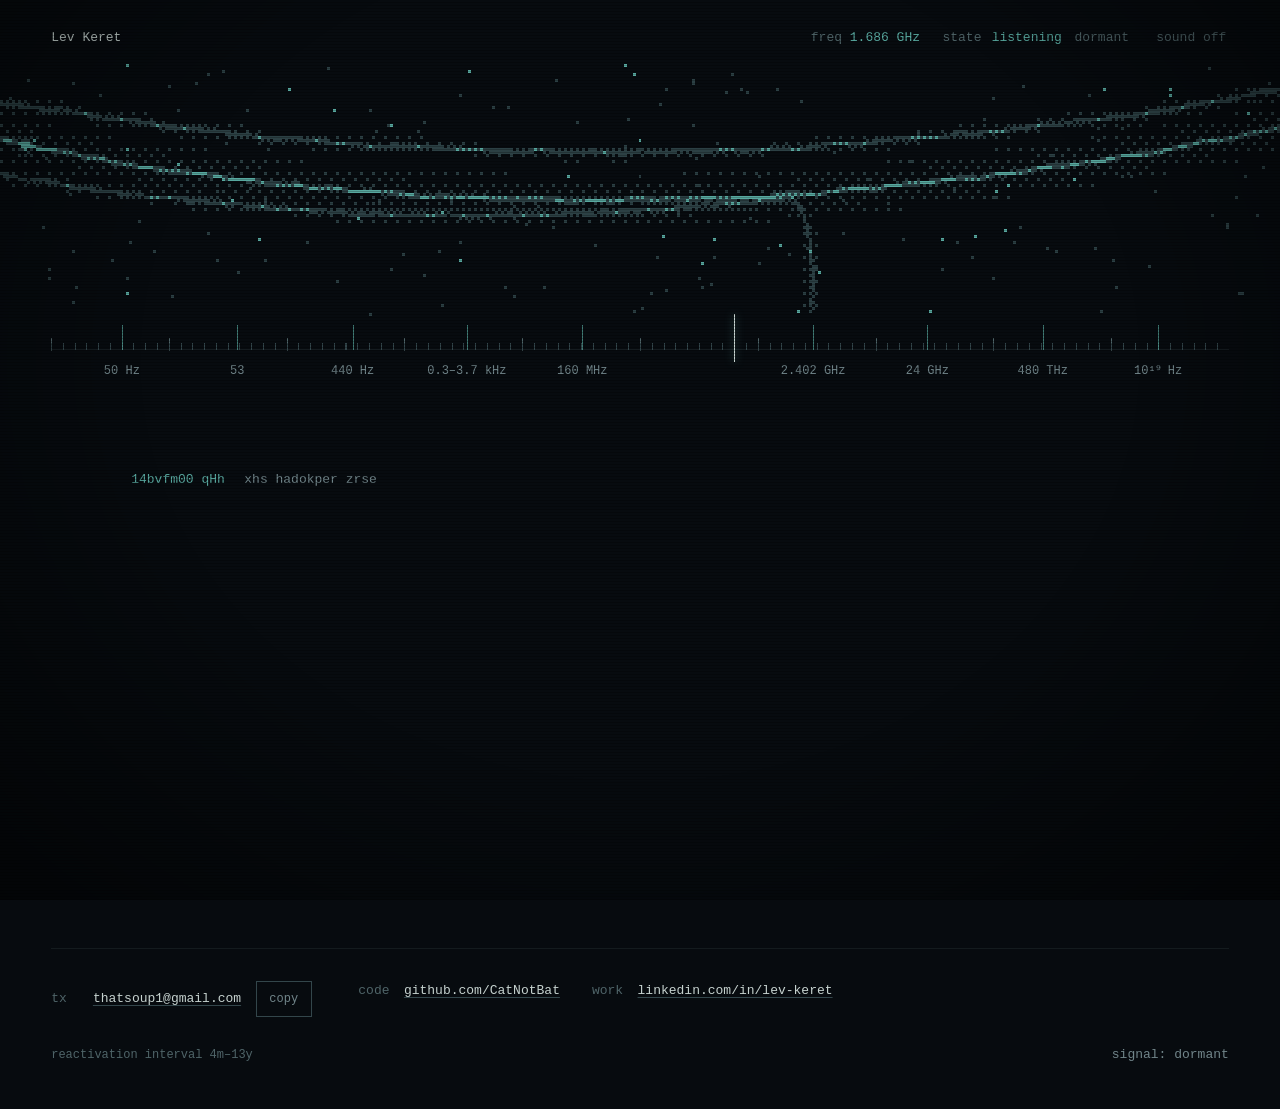
==== index.html @ 959e1ef2 "Interactive DNS over HTTPS with hand-parsed RFC 1035; harmonium key and live spectrum through the ra" ====
<!doctype html>
<html lang="en">
<head>
<meta charset="utf-8">
<meta name="viewport" content="width=device-width, initial-scale=1, viewport-fit=cover">
<meta http-equiv="Content-Security-Policy" content="default-src 'self'; script-src 'self'; style-src 'self' https://fonts.googleapis.com; font-src https://fonts.gstatic.com; img-src 'self' data:; connect-src 'self' https://cloudflare-dns.com; object-src 'none'; base-uri 'self'; form-action 'none'; upgrade-insecure-requests">
<meta name="referrer" content="strict-origin-when-cross-origin">
<title>Lev Keret</title>
<meta name="description" content="Lev Keret's website is a radio. Turn the dial.">
<meta name="theme-color" content="#070b0f">
<meta property="og:title" content="Lev Keret">
<meta property="og:description" content="This website is a radio. Turn the dial.">
<meta property="og:type" content="website">
<meta property="og:url" content="https://catnotbat.github.io/">
<meta property="og:image" content="https://catnotbat.github.io/og.png">
<meta name="twitter:card" content="summary_large_image">
<link rel="icon" href="favicon.svg" type="image/svg+xml">
<link rel="preconnect" href="https://fonts.googleapis.com">
<link rel="preconnect" href="https://fonts.gstatic.com" crossorigin>
<link rel="stylesheet" href="https://fonts.googleapis.com/css2?family=Fraunces:ital,opsz,wght,SOFT,WONK@0,9..144,300..640,0..100,0..1;1,9..144,300..640,0..100,0..1&amp;family=IBM+Plex+Mono:wght@400;500&amp;display=swap">
<link rel="stylesheet" href="css/site.css">
<script type="module" src="js/main.js"></script>
</head>
<body>
<!--
  hello, source reader.
  nothing here phones home. no analytics, no trackers, no cookies.
  the wires hum at 50 Hz because that's what the wall does in Tel Aviv.
  there is one more thing on this page. it needs three letters.
-->
<a class="skip" href="#display">Skip to the content</a>

<header class="instrument">
  <p class="wordmark">Lev Keret</p>
  <div class="readout">
    <div class="r-freq"><label for="dial" id="tune-k">freq</label> <output id="tune-v" for="dial">2.402 GHz</output></div>
    <div class="r-state" role="group" aria-label="state">
      <span class="k" aria-hidden="true">state</span>
      <button type="button" data-state="listening" aria-pressed="true">listening</button>
      <button type="button" data-state="dormant" aria-pressed="false">dormant</button>
    </div>
    <button type="button" class="sound" id="sound" aria-pressed="false">sound off</button>
  </div>
</header>

<main>
  <div class="receiver">
    <div class="wires" aria-hidden="true">
      <svg class="wires-poster" viewBox="0 0 1000 240" preserveAspectRatio="none">
        <path d="M-10 34 Q 500 140 1010 22" />
        <path d="M-10 70 Q 480 196 1010 58" />
        <path d="M-10 104 Q 340 172 620 126 Q 638 145 632 238" class="cut" />
      </svg>
      <canvas id="wire"></canvas>
    </div>
    <div class="dial">
      <div class="scale" id="scale" aria-hidden="true"></div>
      <input type="range" id="dial" min="0" max="1000" step="1" value="500" aria-label="Tune the receiver">
    </div>
    <nav class="presets" aria-label="Stations">
      <a href="#hum" data-preset="hum">50 Hz</a>
      <a href="#dns" data-preset="dns">53</a>
      <a href="#a440" data-preset="a440">440 Hz</a>
      <a href="#harmonium" data-preset="harmonium">0.3–3.7 kHz</a>
      <a href="#rv32" data-preset="rv32">160 MHz</a>
      <a href="#home" data-preset="home">2.402 GHz</a>
      <a href="#roomsense" data-preset="roomsense">24 GHz</a>
      <a href="#mugs" data-preset="mugs">480 THz</a>
      <a href="#gamma" data-preset="gamma">10&#185;&#8313; Hz</a>
    </nav>
  </div>

  <div class="display" id="display" tabindex="-1">
    <p class="nocarrier-msg" aria-hidden="true">no carrier</p>

    <section class="station st-home" id="home" data-f="2.402e9" data-k="freq" data-v="2.402 GHz" data-name="home" aria-labelledby="statement">
      <h1 id="statement" data-decode>This is a radio.</h1>
      <p class="sub">Some of the things I've made are in here. Turn the dial.</p>
      <p class="hint">Some stations aren't on the list. Headphones help.</p>
    </section>

    <section class="station st-text" id="hum" data-f="50" data-k="freq" data-v="50 Hz" data-name="the hum" aria-labelledby="hum-h">
      <p class="st-id"><span>50 Hz</span></p>
      <h2 id="hum-h" data-decode>Hi, I'm Lev.</h2>
      <p>I live in Tel Aviv, where the wall hums at 50&nbsp;Hz.</p>
      <p>I like making stuff.</p>
    </section>

    <section class="station ch" id="roomsense" data-f="24e9" data-k="radar" data-v="24 GHz" data-name="roomsense" aria-labelledby="room-h">
      <div class="ch-text">
        <p class="st-id"><span>24 GHz</span> occupancy</p>
        <h2 id="room-h" data-decode><a href="https://github.com/CatNotBat/roomsense" rel="noopener noreferrer">roomsense</a></h2>
        <p>Count the people in a room without a camera, and without tracking anyone's phone. An ESP32 sits in each corner, listening to the room's Bluetooth noise and bouncing 24&nbsp;GHz radar off whoever's in there. It reads the room, not the phones, so it doesn't care when they shuffle their MAC addresses.</p>
        <p class="figure-line"><strong>93.8%</strong> right in cross-validation, on four $70 boards.</p>
        <ul class="stack"><li>Python</li><li>ESP32</li><li>mmWave radar</li><li>BLE</li><li>Random Forest</li><li>MQTT</li></ul>
      </div>
      <figure class="sig sig-room">
          <svg viewBox="-26 -24 252 208" tabindex="0" role="application" aria-roledescription="room" aria-label="The room. Move the pointer, or use the arrow keys, to walk in. Enter changes what you carry." aria-describedby="room-cap">
            <defs><clipPath id="room-clip"><rect x="20" y="14" width="160" height="132" /></clipPath></defs>
            <g class="fov" clip-path="url(#room-clip)"><path d="M24 18 L239.0 -63.6 A230 230 0 0 1 -12.8 245.0 Z" /><path d="M176 18 L212.8 245.0 A230 230 0 0 1 -39.0 -63.6 Z" /><path d="M24 142 L-12.8 -85.0 A230 230 0 0 1 239.0 223.6 Z" /><path d="M176 142 L-39.0 223.6 A230 230 0 0 1 212.8 -85.0 Z" /></g>
            <g class="rings" clip-path="url(#room-clip)">
              <circle cx="24" cy="18" r="40" /><circle cx="24" cy="18" r="80" />
              <circle cx="176" cy="18" r="52" /><circle cx="176" cy="18" r="96" />
              <circle cx="24" cy="142" r="60" /><circle cx="24" cy="142" r="110" />
              <circle cx="176" cy="142" r="46" /><circle cx="176" cy="142" r="88" />
            </g>
            <rect x="20" y="14" width="160" height="132" class="wall" />
            <g class="radar" clip-path="url(#room-clip)"><line x1="24" y1="18" x2="24" y2="18" /><rect x="-1.6" y="-1.6" width="3.2" height="3.2" /><line x1="176" y1="18" x2="176" y2="18" /><rect x="-1.6" y="-1.6" width="3.2" height="3.2" /><line x1="24" y1="142" x2="24" y2="142" /><rect x="-1.6" y="-1.6" width="3.2" height="3.2" /><line x1="176" y1="142" x2="176" y2="142" /><rect x="-1.6" y="-1.6" width="3.2" height="3.2" /></g>
            <g class="est"><circle r="9" /><circle r="2" class="core" /><text class="mac" y="-12" text-anchor="middle"></text></g>
            <g class="dbm"><text x="-22" y="4" text-anchor="start"></text><text x="222" y="4" text-anchor="end"></text><text x="-22" y="166" text-anchor="start"></text><text x="222" y="166" text-anchor="end"></text></g>
            <text class="census c1" x="100" y="31" text-anchor="middle">empty</text>
            <text class="census c2" x="100" y="40" text-anchor="middle"></text>
            <g class="nodes"><rect x="18" y="12" width="12" height="12"/><rect x="170" y="12" width="12" height="12"/><rect x="18" y="136" width="12" height="12"/><rect x="170" y="136" width="12" height="12"/></g>
          </svg>
          <figcaption id="room-cap">Schematic. Four nodes. One can't tell whether you're inside. Four can.</figcaption>
        </figure>
    </section>

    <section class="station st-text st-music" id="a440" data-f="440" data-k="pitch" data-v="A4" data-name="a" aria-labelledby="a-h">
      <p class="st-id"><span>440 Hz</span> a</p>
      <h2 id="a-h" class="sr-only">An editable pattern that plays as music</h2>
      <div class="code">
        <div class="code-wrap">
        <pre class="code-hl" id="code-hl" aria-hidden="true"></pre>
        <textarea id="code" wrap="off" spellcheck="false" autocapitalize="off" autocomplete="off" autocorrect="off" rows="5" aria-label="Pattern" aria-describedby="code-err">50 ~ [50 50] ~
&lt;a4 c5&gt; [~ e5] &lt;g4 [b4 d5]&gt; ~
~ click*3 ~ &lt;click*2 chirp&gt;
~ ~ ~ &lt;~ ~ ~ 1420.405&gt;</textarea>
        </div>
        <p class="code-err" id="code-err" aria-live="polite"></p>
      </div>
      <button type="button" class="quiet-btn" id="play" aria-pressed="false">play</button>
    </section>

    <section class="station ch" id="harmonium" data-f="1000" data-k="band" data-v="0.3–3.7 kHz" data-name="harmonium" aria-labelledby="harm-h">
      <div class="ch-text">
        <p class="st-id"><span>0.3–3.7 kHz</span> modulated carrier</p>
        <h2 id="harm-h" data-decode><a href="https://github.com/CatNotBat/harmonium" rel="noopener noreferrer">harmonium</a></h2>
        <p>A secret voice call hidden inside a normal Discord call. Your voice gets squeezed through Codec&nbsp;2, encrypted with WireGuard, then turned into noise by an OFDM modem I wrote. Discord carries the noise and has no idea. The trick is that WireGuard doesn't care what carries its packets, even a voice chat.</p>
        <ul class="stack"><li>Rust</li><li>DSP</li><li>WireGuard</li><li>Codec 2</li><li>OFDM</li></ul>
      </div>
      <figure class="sig sig-carrier" data-view="noise">
          <div class="scope">
          <svg viewBox="0 0 240 60" role="img" aria-labelledby="carrier-cap">
            <polyline class="noise" points="0,37.3 2,36.5 4,34.4 6,38.1 8,34.3 10,35.0 12,41.6 14,37.7 16,33.0 18,35.6 20,37.9 22,38.5 24,39.7 26,35.8 28,34.4 30,31.9 32,36.6 34,28.2 36,34.1 38,41.1 40,44.7 42,36.6 44,34.8 46,28.4 48,35.3 50,40.8 52,41.2 54,40.0 56,46.8 58,37.1 60,44.0 62,40.2 64,38.1 66,32.7 68,34.4 70,33.5 72,36.6 74,30.8 76,39.8 78,36.3 80,41.2 82,40.3 84,35.2 86,38.5 88,45.0 90,36.7 92,38.5 94,41.0 96,32.6 98,47.6 100,43.6 102,47.0 104,37.4 106,39.0 108,31.1 110,44.8 112,43.3 114,37.7 116,39.1 118,40.4 120,34.1 122,36.9 124,30.2 126,40.7 128,34.6 130,39.1 132,35.0 134,37.9 136,35.8 138,32.8 140,40.5 142,35.3 144,37.3 146,42.6 148,41.8 150,33.6 152,36.9 154,37.9 156,33.6 158,40.2 160,42.0 162,35.7 164,41.5 166,40.1 168,35.2 170,32.9 172,33.2 174,36.4 176,37.0 178,38.8 180,37.8 182,35.1 184,42.9 186,31.4 188,40.5 190,33.1 192,40.7 194,36.9 196,35.2 198,36.2 200,44.8 202,36.0 204,40.8 206,46.4 208,39.2 210,35.3 212,36.9 214,37.3 216,28.8 218,33.4 220,39.9 222,36.1 224,41.5 226,32.3 228,38.1 230,40.0 232,39.2 234,36.9 236,46.6 238,33.4 240,34.5"/>
            <polyline class="comb" points="0,46.5 2,41.7 4,49.0 6,42.6 8,46.2 10,45.3 12,47.1 14,50.0 16,45.9 18,45.1 20,47.2 22,47.2 24,41.4 26,48.0 28,48.4 30,44.6 32,48.8 34,48.6 36,47.1 38,47.7 40,46.2 42,41.7 44,46.0 46,43.7 48,45.3 50,48.7 52,47.7 54,44.3 56,48.7 58,46.5 60,46.4 62,43.3 64,47.1 66,41.8 68,49.4 70,13.7 72,26.8 74,16.2 76,31.1 78,16.7 80,27.7 82,15.5 84,32.2 86,17.3 88,31.6 90,16.2 92,29.4 94,15.3 96,30.5 98,14.8 100,30.3 102,17.6 104,30.9 106,15.9 108,32.5 110,16.5 112,33.2 114,17.2 116,25.6 118,14.7 120,30.0 122,17.6 124,31.9 126,17.6 128,31.6 130,16.6 132,29.5 134,17.4 136,27.8 138,15.7 140,28.7 142,18.0 144,26.0 146,14.6 148,30.6 150,16.6 152,29.3 154,14.1 156,26.7 158,16.5 160,28.3 162,16.6 164,33.8 166,17.5 168,30.5 170,14.5 172,50.4 174,46.2 176,49.6 178,45.1 180,44.8 182,44.7 184,47.2 186,48.8 188,46.4 190,44.2 192,41.6 194,45.2 196,45.5 198,47.3 200,47.2 202,47.3 204,44.5 206,47.2 208,53.3 210,45.1 212,47.2 214,44.5 216,48.8 218,44.0 220,46.8 222,46.9 224,45.1 226,46.1 228,39.1 230,44.9 232,44.6 234,49.9 236,44.6 238,48.5 240,47.2"/>
          </svg>
          <canvas class="live" aria-hidden="true"></canvas>
          </div>
          <figcaption id="carrier-cap"><span class="when-noise">What Discord hears.</span><span class="when-comb">What the modem hears.</span> <span class="prov">An illustration, not a capture.</span></figcaption>
          <div class="harm-ctl">
            <label class="key"><span>wire</span><input type="range" id="harm-key" min="0" max="100" value="0" aria-label="Decrypt: from what Discord carries to what the other end hears"><span>voice</span></label>
            <button type="button" class="quiet-btn" id="harm-play" aria-pressed="false" hidden>play</button>
          </div>
        </figure>
    </section>

    <section class="station ch" id="dns" data-f="53" data-k="port" data-v="udp/53" data-name="dns resolver" aria-labelledby="dns-h">
      <div class="ch-text">
        <p class="st-id"><span>udp/53</span> query, response</p>
        <h2 id="dns-h" data-decode><a href="https://github.com/CatNotBat/DNS-client" rel="noopener noreferrer">dns resolver</a></h2>
        <p>A DNS resolver in C with no libraries. Raw UDP sockets, RFC&nbsp;1035 open in the other window, every byte parsed by hand. Next to this, it asks the network for real. The first question was mine: <code>birds.fly</code>. It exists.</p>
        <ul class="stack"><li>C</li><li>UDP sockets</li><li>RFC 1035</li></ul>
        <p class="more"><a href="https://github.com/CatNotBat" rel="noopener noreferrer">more on GitHub</a></p>
      </div>
      <figure class="sig sig-dns">
          <form class="resolve" id="resolve" autocomplete="off" hidden>
            <input id="qname" value="birds.fly" maxlength="253" spellcheck="false" autocapitalize="off" autocorrect="off" aria-label="Domain to resolve">
            <select id="qtype" aria-label="Record type"><option>A</option><option>AAAA</option><option>MX</option><option>TXT</option><option>NS</option></select>
            <button type="submit" class="quiet-btn">resolve</button>
          </form>
          <div class="hex" tabindex="0" role="group" aria-label="Hex dump of a real DNS query and its answer" aria-live="polite">
<pre id="hexdump"><span class="dir">asked</span>
<span class="off">0000</span>  4c 6b <em>01 00</em> 00 01 00 <em>00</em> 00 00 00 00 <b>05 62 69 72</b>
<span class="off">0010</span>  <b>64 73 03 66 6c 79 00</b> 00 01 00 01

<span class="dir">answer</span>
<span class="off">0000</span>  4c 6b <em>81 80</em> 00 01 00 <em>02</em> 00 00 00 00 <b>05 62 69 72</b>
<span class="off">0010</span>  <b>64 73 03 66 6c 79 00</b> 00 01 00 01
<span class="off">  +32</span>  A  3.33.130.190   A  15.197.148.33

<span class="dir">qname</span>   <b>birds.fly</b>
<span class="dir">rcode</span>   <em>0</em>  NOERROR</pre>
          </div>
          <figcaption id="dns-cap">18 November 2026, to 1.1.1.1.</figcaption>
          <button type="button" class="quiet-btn" data-reveal id="dns-verdict">agree</button>
        </figure>
    </section>

    <section class="station st-mcu" id="rv32" data-f="160e6" data-k="clock" data-v="160 MHz" data-name="rv32" aria-labelledby="rv-h">
      <p class="st-id"><span>160 MHz</span> rv32im</p>
      <h2 id="rv-h" class="sr-only">An emulated RISC-V microcontroller running its firmware</h2>
      <div class="mcu">
        <div class="mcu-src">
          <pre class="fw" id="fw" tabindex="0" aria-label="Firmware source"># beakless.S  rv32im
# 0x60000000  uart   0x60000004  heart
# 0x60000008  h2     0x6000000c  sleep

        li    s0, 0x60000000
        la    a0, boot
        call  puts

wait:   lw    t0, 8(s0)
        li    t1, 100
        bge   t0, t1, beat
        la    a0, h2
        call  puts
        mv    a0, t0
        call  putd
        li    t2, 10
        sb    t2, 0(s0)
        li    t2, 2600
        sw    t2, 12(s0)
        j     wait

beat:   li    t2, 1
        sw    t2, 4(s0)
        la    a0, thump
        call  puts
        li    t2, 300
        sw    t2, 12(s0)
        sw    zero, 4(s0)
        sw    zero, 8(s0)
        li    t2, 5000
        sw    t2, 12(s0)
        j     wait

puts:   lbu   t3, 0(a0)
        beqz  t3, done
        sb    t3, 0(s0)
        addi  a0, a0, 1
        j     puts
done:   ret

putd:   li    t4, 10
        div   t5, a0, t4
        rem   t6, a0, t4
        addi  t5, t5, 48
        sb    t5, 0(s0)
        addi  t6, t6, 48
        sb    t6, 0(s0)
        ret

boot:   .asciz "waiting for hydrogen\n"
h2:     .asciz "h2 "
thump:  .asciz "\n  thump\n\n"</pre>
          <textarea id="fw-edit" hidden spellcheck="false" autocapitalize="off" autocomplete="off" autocorrect="off" aria-label="Edit the firmware" aria-describedby="fw-err"></textarea>
          <p class="code-err" id="fw-err" aria-live="polite"></p>
        </div>
        <div class="mcu-side">
          <p class="led-row"><span class="led" id="led" aria-hidden="true"></span><span id="mcu-state">off</span></p>
          <pre class="uart" id="uart" aria-label="Serial output"></pre>
          <div class="mcu-ctl">
            <button type="button" class="quiet-btn" id="mcu-step" hidden>step</button>
            <button type="button" class="quiet-btn" id="mcu-cont" hidden>continue</button>
            <button type="button" class="quiet-btn" id="mcu-zap">irradiate</button>
            <button type="button" class="quiet-btn" id="mcu-edit" aria-pressed="false">edit</button>
          </div>
        </div>
      </div>
    </section>

    <section class="station st-text st-hidden" id="hydrogen" data-f="1.420405e9" data-k="freq" data-v="1420.405 MHz" data-name="hydrogen line" data-secret aria-labelledby="h-h">
      <p class="st-id"><span>1420.405 MHz</span> the hydrogen line</p>
      <h2 id="h-h" class="sr-only">the hydrogen line</h2>
    </section>

    <section class="station st-text" id="mugs" data-f="4.8e14" data-k="light" data-v="480 THz" data-name="mugs" aria-labelledby="mugs-h">
      <p class="st-id"><span>480 THz</span></p>
      <h2 id="mugs-h" class="sr-only">mugs</h2>
      <figure class="nocarrier">
        <div class="snow" aria-hidden="true"></div>
        <figcaption>no carrier</figcaption>
      </figure>
    </section>

    <section class="station st-text st-gamma" id="gamma" data-f="3e19" data-k="freq" data-v="3&#215;10&#185;&#8313; Hz" data-name="gamma" aria-labelledby="gamma-h">
      <p class="st-id"><span>3&#215;10&#185;&#8313; Hz</span> gamma</p>
      <h2 id="gamma-h" data-decode>It's warm up here.</h2>
      <p>Hold still.</p>
      <p class="dwell" id="dwell" aria-hidden="true"></p>
      <button type="button" class="quiet-btn" data-reveal>wake it</button>
    </section>

  </div>
  <p class="dormant-msg" aria-hidden="true">dormant. it spends most of its life like this.<span>tap to wake it</span></p>
  <p class="sr-only" id="announce" aria-live="polite"></p>
</main>

<footer class="foot">
  <ul class="links" id="tx" aria-label="Contact">
          <li class="mail">
            <span class="k">tx</span>
            <span id="addr" class="addr" data-u="1puostaht" data-d="moc.liamg">enable JavaScript to see the address</span>
            <button type="button" class="quiet-btn" id="copy" hidden>copy</button>
            <span id="copied" class="copied" role="status"></span>
          </li>
          <li><span class="k">code</span> <a href="https://github.com/CatNotBat" rel="noopener noreferrer">github.com/CatNotBat</a></li>
          <li><span class="k">work</span> <a href="https://www.linkedin.com/in/lev-keret" rel="noopener noreferrer">linkedin.com/in/lev-keret</a></li>
        </ul>
  <p class="interval">reactivation interval 4m–13y</p>
  <button type="button" id="signal" class="signal" data-reveal aria-haspopup="dialog">signal: <span id="signal-state">dormant</span></button>
  <!-- handwriting signature goes here once Lev provides a sample -->
</footer>

<dialog id="better-days" aria-labelledby="bd-title">
  <div class="dawn" aria-hidden="true"></div>
  <canvas id="ecg" aria-hidden="true"></canvas>
  <p class="bd-state" aria-hidden="true"><span>state</span> <span id="bd-state">reactivating</span></p>
  <article class="story">
    <h2 id="bd-title">Better days</h2>
    <p>The beakless green feather was never meant to see better days.</p>
    <p>After the world underwent a nuclear holocaust most animals ceased to exist; the ones that didn't went through changes so drastic you couldn't even call them the same animal. The beakless green feather is an example of that. Its continuation of the green feather species is only by name and a couple of DNA mutations that tell us they are somewhat related, given that there is nothing green or feathered about the beakless. Its body works like a small atomic battery, turning the radiation from its surroundings into usable energy, and feathers would only hurt the efficiency of the process — so would eyes, ears, or any other sensory organs. Even today nobody knows how they communicated or mated; it feels as if they just appeared one day. Estimations are that their lifespan was about 300 years, but nobody knows for sure.</p>
    <p>The beakless's internal functions were a combination of several marvelous mechanics. One of its shticks was covering itself with water molecules placed so that the radiation splits them into hydrogen and peroxide, an order of higher potential energy, and then gathers them inwards — the new molecules small enough to seep through its flesh to the core, where they are mixed with bacteria that return them to their original form while the exothermic reaction feeds the body. Its heart stops itself when the hydrogen runs out, while keeping just enough charge to reactivate once enough has gathered again. This can happen anywhere between 4 minutes and 13 years apart, depending on how radioactive its surroundings are. Just like an electric automobile, it is speculated that it spends most of its lifespan dead.</p>
    <p>Eventually the radiation dropped low enough for things that resembled old life to begin forming. The last beakless green feather stood on the wall of Jerusalem.</p>
    <p>It couldn't see the green horizon stretching — a biological miracle, a win of life over death — so it started its engine one last time. The lack of radioactivity made it dizzy, and as it fell from the wall, for a second and a half the beakless performed something that had no survival benefit, something it wasn't programmed to do: reminding the world, and itself, that it is a bird. And birds fly.</p>
  </article>
  <button type="button" class="close" id="bd-close">go dormant</button>
</dialog>
</body>
</html>
---- css/site.css ----
/* Signal / The Wired. The page is a receiver. Tokens first. */
:root {
  --bg-0: #070b0f;
  --bg-1: #0b131a;
  --ink: #c6d2cf;
  --ink-dim: #71858a;
  --ink-mute: #4f6468;
  --ink-faint: #33464b;
  --trace: #58a89f;
  --line: rgba(140, 170, 170, .10);
  --soul: #e5322d;          /* the only red; reserved for the heartbeat */
  --dawn-gold: #e9c27c;
  --dawn-ink: #1d1410;
  --dawn-paper: #f1e4d4;

  --serif: "Fraunces", "Iowan Old Style", "Palatino Linotype", Georgia, serif;
  --mono: "IBM Plex Mono", ui-monospace, "SF Mono", Menlo, Consolas, monospace;

  --gutter: max(1.25rem, env(safe-area-inset-left), 4vw);
  --ease-out: cubic-bezier(.23, 1, .32, 1);
  color-scheme: dark;
}

*, *::before, *::after { box-sizing: border-box; }
[hidden] { display: none !important; }
html { -webkit-text-size-adjust: 100%; text-size-adjust: 100%; }
body {
  margin: 0;
  min-height: 100svh;
  background: var(--bg-0);
  color: var(--ink);
  font: 400 1rem/1.6 var(--mono);
  padding-inline: var(--gutter);
  padding-bottom: env(safe-area-inset-bottom);
  overflow-x: clip;
}
body::after {
  content: "";
  position: fixed;
  inset: 0;
  pointer-events: none;
  background:
    repeating-linear-gradient(to bottom, transparent 0 2px, rgba(0, 0, 0, .22) 2px 3px),
    radial-gradient(ellipse at 50% 40%, transparent 55%, rgba(0, 0, 0, .55));
  z-index: 50;
}

a { color: var(--ink); text-decoration-color: var(--ink-faint); text-underline-offset: .22em; text-decoration-thickness: 1px; }
a:hover { text-decoration-color: var(--trace); color: #e3ece9; }
:focus-visible { outline: 1px solid var(--trace); outline-offset: 4px; }
button { font: inherit; color: inherit; }
code { font-family: var(--mono); font-size: .92em; color: var(--ink); }
.sr-only { position: absolute; width: 1px; height: 1px; overflow: hidden; clip-path: inset(50%); white-space: nowrap; }
.skip { position: absolute; left: var(--gutter); top: -4rem; background: var(--bg-1); padding: .5rem .75rem; z-index: 60; }
.skip:focus { top: .75rem; }
.k { color: var(--ink-mute); }

/* ---------- instrument header ---------- */
.instrument {
  position: relative;
  z-index: 3;
  display: flex;
  flex-wrap: wrap;
  justify-content: space-between;
  align-items: baseline;
  gap: .5rem 2rem;
  padding-top: max(1.25rem, env(safe-area-inset-top));
  font-size: .8125rem;
  color: var(--ink-dim);
}
.wordmark { margin: 0; color: var(--ink); font-weight: 500; }
.readout { display: flex; flex-wrap: wrap; align-items: baseline; gap: .35rem 1.4rem; }
.readout > div { display: flex; align-items: baseline; gap: .6em; }
.r-freq label { color: var(--ink-mute); cursor: pointer; }
#tune-v { color: var(--trace); font-variant-numeric: tabular-nums; min-width: 9ch; display: inline-block; }
.bars { display: inline-flex; align-items: flex-end; gap: 2px; height: .8em; }
.bars i { width: 3px; background: var(--ink-faint); }
.bars i:nth-child(1) { height: 20%; } .bars i:nth-child(2) { height: 40%; } .bars i:nth-child(3) { height: 60%; } .bars i:nth-child(4) { height: 80%; } .bars i:nth-child(5) { height: 100%; }
.bars i.on { background: var(--trace); }
.r-state button, .sound {
  background: none; border: 0; padding: .35rem .15rem; min-height: 2.25rem; cursor: pointer;
  color: var(--ink-mute);
}
.r-state button[aria-pressed="true"] { color: var(--trace); }
.r-state button:hover, .sound:hover { color: var(--ink); }
.sound[aria-pressed="true"] { color: var(--trace); }
.reserve { display: none !important; }
.js .reserve { display: flex !important; }
.sound { display: none; }
.js .sound { display: inline-block; }
#reserve { display: inline-block; min-width: 2ch; text-align: right; }
.r-sig { display: none !important; }
.js .r-sig { display: flex !important; }

/* ---------- receiver ---------- */
.receiver { position: relative; }
.wires {
  position: relative;
  margin-inline: calc(var(--gutter) * -1);
  height: clamp(150px, 28svh, 300px);
  margin-top: .5rem;
  touch-action: pan-y;
}
.wires canvas, .wires-poster { position: absolute; inset: 0; width: 100%; height: 100%; }
.wires canvas { image-rendering: pixelated; image-rendering: crisp-edges; opacity: 0; transition: opacity .8s var(--ease-out); cursor: crosshair; }
.wires.live canvas { opacity: 1; }
.wires.live .wires-poster { opacity: 0; transition: opacity .8s var(--ease-out); }
.wires-poster path { fill: none; stroke: var(--trace); stroke-width: 1.2; vector-effect: non-scaling-stroke; opacity: .55; }
.wires-poster path.cut { opacity: .3; }

.dial, .presets { display: none; }
.js .dial { display: block; position: relative; height: 3.75rem; margin-top: -.5rem; }
.scale { position: absolute; inset: 0; pointer-events: none;
  background:
    repeating-linear-gradient(to right, var(--ink-faint) 0 1px, transparent 1px 1%) bottom 1.1rem left 0 / 100% .45rem no-repeat,
    repeating-linear-gradient(to right, var(--ink-mute) 0 1px, transparent 1px 10%) bottom 1.1rem left 0 / 100% .8rem no-repeat,
    linear-gradient(var(--line), var(--line)) bottom 1.1rem left 0 / 100% 1px no-repeat;
}
.scale b { position: absolute; bottom: 1.1rem; width: 1px; height: 1.6rem; background: var(--trace); opacity: .7; }
.scale b.secret { opacity: 0; }
.scale b span { position: absolute; bottom: 1.75rem; left: 50%; transform: translateX(-50%); font: 400 .625rem var(--mono); color: var(--ink-mute); white-space: nowrap; }
@media (max-width: 640px) { .scale b span { display: none; } }

#dial {
  -webkit-appearance: none; appearance: none;
  position: absolute; left: 0; right: 0; bottom: .35rem; width: 100%; height: 3rem; margin: 0;
  background: transparent; cursor: ew-resize; touch-action: none;
}
#dial::-webkit-slider-runnable-track { height: 3rem; background: transparent; }
#dial::-moz-range-track { height: 3rem; background: transparent; }
#dial::-webkit-slider-thumb {
  -webkit-appearance: none; appearance: none; width: 15px; height: 3rem; border: 0;
  background: linear-gradient(to right, transparent 7px, var(--ink) 7px 8px, transparent 8px);
  filter: drop-shadow(0 0 4px rgba(88, 168, 159, .9));
}
#dial::-moz-range-thumb { width: 15px; height: 3rem; border: 0; border-radius: 0;
  background: linear-gradient(to right, transparent 7px, var(--ink) 7px 8px, transparent 8px); }
#dial:focus-visible { outline: none; }
#dial:focus-visible::-webkit-slider-thumb { background: linear-gradient(to right, transparent 5px, var(--trace) 5px 10px, transparent 10px); }
#dial:focus-visible::-moz-range-thumb { background: linear-gradient(to right, transparent 5px, var(--trace) 5px 10px, transparent 10px); }

.js .presets { display: flex; flex-wrap: wrap; gap: .25rem 1.25rem; margin: .5rem 0 0; font-size: .75rem; }
.presets a { text-decoration: none; color: var(--ink-dim); padding: .45rem 0; min-height: 2.25rem; display: inline-block; }

.presets a:hover, .presets a[aria-current="true"] { color: var(--ink); }
.presets a[aria-current="true"] { color: var(--trace); }
.presets a[data-found]::after { content: ""; display: inline-block; width: 4px; height: 4px; margin-left: .45em; vertical-align: middle; background: var(--trace); }

/* ---------- display ---------- */
.display { position: relative; padding-block: clamp(2.5rem, 7vw, 5rem) clamp(4rem, 9vw, 7rem); outline: none; }
.js .display { min-height: 62svh; }
.station { padding-block: 0 4rem; }
.js .station { padding-block: 0; }
.nocarrier-msg { display: none; }
.js .display.static .nocarrier-msg {
  display: block; position: absolute; top: clamp(2.5rem, 7vw, 5rem); left: 0; margin: 0;
  font-size: .8125rem; color: var(--ink-mute);
}
.js .display.static .station { opacity: .35; }
.st-hidden:not(.js *) { display: none; }

.st-id { margin: 0 0 1rem; color: var(--ink-dim); font-size: .8125rem; }
.st-id span { color: var(--trace); margin-right: .9em; }

.st-home h1 {
  font-family: var(--serif);
  font-weight: 340;
  font-variation-settings: "opsz" 144, "SOFT" 30, "WONK" 1;
  font-size: clamp(2.6rem, 1.2rem + 6.5vw, 7rem);
  line-height: .98;
  letter-spacing: -.025em;
  margin: 0 0 0 clamp(0rem, 14vw - 5rem, 9rem);
  color: #dfe7e4;
}
.st-home .sub { margin: 1.5rem 0 0 clamp(0rem, 14vw - 5rem, 9rem); font-family: var(--serif); font-size: clamp(1.15rem, 1rem + .6vw, 1.45rem); color: var(--ink); max-width: 30ch; }
.hint { margin: 2.5rem 0 0 clamp(0rem, 14vw - 5rem, 9rem); font-size: .75rem; color: var(--ink-mute); max-width: 40ch; }

.station h2 {
  font-family: var(--serif);
  font-weight: 360;
  font-variation-settings: "opsz" 96, "SOFT" 30, "WONK" 1;
  font-size: clamp(2rem, 1.3rem + 2.8vw, 3.6rem);
  line-height: 1.02;
  letter-spacing: -.015em;
  margin: 0 0 1.5rem;
  max-width: 18ch;
}
.station h2 a { text-decoration: none; }
.station h2 a:hover { text-decoration: underline; text-decoration-color: var(--trace); }
.st-text > p:not(.st-id, .dwell), .ch-text > p:not(.st-id, .figure-line, .more) {
  font-family: var(--serif);
  font-variation-settings: "opsz" 14;
  font-size: clamp(1.05rem, 1rem + .25vw, 1.2rem);
  line-height: 1.6;
  color: #b7c4c1;
  margin: 0 0 1rem;
  max-width: 34em;
}
.st-text { max-width: 44rem; margin-left: clamp(0rem, 10vw - 3rem, 8rem); }

.ch { display: grid; grid-template-columns: minmax(0, 1fr); gap: 2.5rem; }
@media (min-width: 900px) {
  .ch { grid-template-columns: minmax(0, 33rem) minmax(0, 1fr); gap: clamp(2.5rem, 6vw, 6rem); align-items: start; }
}
.figure-line { font-size: .875rem; color: var(--ink-dim); margin: 0 0 1rem; }
.figure-line strong { color: var(--trace); font-weight: 500; }
.stack { list-style: none; padding: 0; margin: 1.5rem 0 0; display: flex; flex-wrap: wrap; gap: .35rem 1.1rem; font-size: .75rem; color: var(--ink-dim); }
.more { font-size: .8125rem; margin: 1.5rem 0 0; }

/* signatures */
.sig { margin: 0; max-width: 30rem; }
.sig svg { display: block; width: 100%; height: auto; overflow: visible; }
.sig figcaption { margin-top: .9rem; font-size: .75rem; line-height: 1.6; color: var(--ink-dim); max-width: 42ch; }
.quiet-btn {
  margin-top: .75rem; background: none; border: 1px solid var(--ink-faint); color: var(--ink-dim);
  font-size: .75rem; padding: .45rem .8rem; min-height: 2.25rem; cursor: pointer; transition: color .2s, border-color .2s;
}
.quiet-btn:hover, .quiet-btn[aria-pressed="true"] { color: var(--ink); border-color: var(--trace); }
.quiet-btn:active { transform: translateY(1px); }

.sig-room .wall { fill: none; stroke: var(--ink-faint); stroke-width: 1; }
.sig-room .rings circle { fill: none; stroke: var(--trace); stroke-width: .8; opacity: .3; stroke-dasharray: 2 4; transform-box: fill-box; transform-origin: center; }
.sig-room .nodes rect { fill: var(--bg-0); stroke: var(--trace); stroke-width: 1.2; }
@media (prefers-reduced-motion: no-preference) {
  .sig-room .rings circle { animation: ping 5.5s var(--ease-out) infinite; }
  .sig-room .rings circle:nth-child(2n) { animation-delay: 1.4s; }
  .sig-room .rings circle:nth-child(3), .sig-room .rings circle:nth-child(4) { animation-delay: 2.3s; }
  .sig-room .rings circle:nth-child(5), .sig-room .rings circle:nth-child(6) { animation-delay: 3.7s; }
}
@keyframes ping { 0% { transform: scale(.2); opacity: 0; } 15% { opacity: .55; } 100% { transform: scale(1.1); opacity: 0; } }

.sig-carrier polyline { fill: none; stroke-width: 1; vector-effect: non-scaling-stroke; transition: opacity .6s var(--ease-out); }
.sig-carrier .noise { stroke: var(--ink-dim); }
.sig-carrier .comb { stroke: var(--trace); opacity: 0; }
.sig-carrier[data-view="comb"] .noise { opacity: .15; }
.sig-carrier[data-view="comb"] .comb { opacity: 1; }
.sig-carrier .when-comb, .sig-carrier[data-view="comb"] .when-noise { display: none; }
.sig-carrier[data-view="comb"] .when-comb { display: inline; }
.sig-carrier svg { border-bottom: 1px solid var(--line); padding-bottom: .25rem; }

.hex { overflow-x: auto; border-left: 1px solid var(--line); padding-left: clamp(.5rem, 2vw, 1rem); }
.hex pre { margin: 0; font: 400 clamp(.59rem, 2.55vw, .75rem)/1.65 var(--mono); color: var(--ink-mute); }
.hex .off { color: var(--ink-faint); }
.hex .dir { color: var(--ink-dim); }
.hex b { font-weight: 400; color: var(--trace); }
.hex em { font-style: normal; color: var(--ink); text-decoration: underline; text-decoration-color: var(--trace); text-underline-offset: 3px; }

/* mugs: an honest empty frame */
.nocarrier { margin: 2rem 0 0; max-width: 26rem; }
.snow {
  aspect-ratio: 4 / 3;
  border: 1px solid var(--line);
  background:
    radial-gradient(circle at 30% 40%, rgba(88,168,159,.10), transparent 60%),
    repeating-radial-gradient(circle at 17% 23%, var(--ink-faint) 0 1px, transparent 1px 3px),
    repeating-radial-gradient(circle at 71% 64%, rgba(113,133,138,.5) 0 1px, transparent 1px 4px);
  background-color: var(--bg-1);
}
.nocarrier figcaption { margin-top: .75rem; font-size: .75rem; color: var(--ink-dim); }

/* gamma: the geiger dwell */
.dwell { min-height: 1.6em; margin: 1.5rem 0 0; font-size: .8125rem; color: var(--trace); font-variant-numeric: tabular-nums; }

/* transmit */
.links { list-style: none; padding: 0; margin: 0; display: grid; gap: .9rem; font-size: .9375rem; }
.links li { display: flex; flex-wrap: wrap; align-items: baseline; gap: .25rem 1.25rem; }
.links .k { min-width: 3.5ch; font-size: .8125rem; }
.links .quiet-btn { margin-top: 0; }
.addr { color: var(--ink); overflow-wrap: anywhere; }
.copied { color: var(--trace); font-size: .75rem; }

/* ---------- states ---------- */
.dormant-msg { display: none; }
body[data-state="dormant"] .display,
body[data-state="dormant"] .dial,
body[data-state="dormant"] .presets,
body[data-state="dormant"] .foot { opacity: .04; transition: opacity 2.4s ease-in-out; }
body[data-state="dormant"] .dormant-msg {
  display: block; position: fixed; left: var(--gutter); bottom: max(2rem, env(safe-area-inset-bottom));
  margin: 0; font-size: .8125rem; color: var(--ink-mute); z-index: 4;
}
.dormant-msg span { display: block; color: var(--ink-faint); margin-top: .25rem; }

/* a small shudder when the reserve fills: one jolt, not a flash */
@media (prefers-reduced-motion: no-preference) {
  .jolt main { animation: jolt .32s steps(4) 1; }
}
@keyframes jolt { 0% { transform: translate(0); } 25% { transform: translate(3px, -1px); } 50% { transform: translate(-2px, 1px); } 75% { transform: translate(1px, 0); } 100% { transform: none; } }

/* ---------- footer ---------- */
.foot {
  display: flex; flex-wrap: wrap; justify-content: space-between; align-items: center; gap: 1rem 2rem;
  padding-block: 2rem max(2rem, env(safe-area-inset-bottom));
  border-top: 1px solid var(--line); font-size: .75rem; color: var(--ink-faint);
}
.foot a { color: var(--ink-dim); }
.foot .links { flex: 1 1 100%; display: flex; flex-wrap: wrap; gap: .5rem 2rem; font-size: .8125rem; }
.foot .links li { gap: .25rem .9rem; }
.foot .links a, .foot .addr a { color: var(--ink); }
.interval { margin: 0; color: var(--ink-mute); }
.signal { background: none; border: 0; padding: .6rem 0; min-height: 2.75rem; color: var(--ink-dim); cursor: pointer; font-size: .8125rem; }
.signal:hover { color: var(--ink); }
.signal[data-charged] #signal-state { color: var(--trace); }

/* ---------- Better days ---------- */
dialog#better-days {
  position: fixed; inset: 0; width: 100%; height: 100%; max-width: none; max-height: none;
  margin: 0; padding: 0; border: 0; background: #000; color: var(--ink); overflow: hidden;
}
dialog#better-days::backdrop { background: #000; }
#better-days .dawn {
  position: absolute; inset: 0; opacity: 0;
  background: linear-gradient(to top, var(--dawn-gold) 0%, #f0d6a8 18%, var(--dawn-paper) 46%, #f6eee4 100%);
}
#better-days .dawn::after { content: ""; position: absolute; left: 0; right: 0; bottom: 22%; height: 1px; background: #6f8f5a; opacity: .35; }
#ecg { position: absolute; left: 0; top: 50%; width: 100%; height: 40svh; transform: translateY(-50%); image-rendering: pixelated; image-rendering: crisp-edges; }
.bd-state { position: absolute; top: max(1.25rem, env(safe-area-inset-top)); left: var(--gutter); margin: 0; font-size: .8125rem; color: var(--ink-dim); }
.bd-state span:first-child { color: var(--ink-mute); margin-right: .6em; }
#bd-state { color: var(--trace); }
#better-days .story {
  position: absolute; inset: 0; overflow-y: auto; overscroll-behavior: contain;
  padding: clamp(4.5rem, 12svh, 8rem) var(--gutter) 6rem; color: var(--dawn-ink); visibility: hidden;
}
#better-days .story > * { max-width: 36rem; margin-inline: auto; }
#better-days h2 {
  font-family: var(--serif); font-weight: 360; font-style: italic;
  font-variation-settings: "opsz" 144, "SOFT" 60, "WONK" 1;
  font-size: clamp(2.6rem, 1.5rem + 5vw, 5rem); line-height: 1; letter-spacing: -.02em; margin: 0 auto 2.5rem;
}
#better-days .story p {
  font-family: var(--serif); font-variation-settings: "opsz" 16, "SOFT" 60;
  font-size: clamp(1.05rem, 1rem + .3vw, 1.2rem); line-height: 1.7; margin-bottom: 1.35em;
}
#better-days .story p:first-of-type { font-size: clamp(1.25rem, 1.1rem + .7vw, 1.6rem); line-height: 1.45; font-style: italic; }
#better-days .close {
  position: absolute; right: var(--gutter); bottom: max(1.25rem, env(safe-area-inset-bottom));
  background: rgba(7, 11, 15, .82); color: var(--ink); border: 1px solid var(--ink-faint);
  padding: .6rem 1rem; min-height: 2.75rem; font-size: .8125rem; cursor: pointer; z-index: 3;
}
#better-days.s-dawn .dawn { opacity: 1; transition: opacity 2.6s cubic-bezier(.45, 0, .55, 1); }
#better-days.s-dawn #ecg { opacity: 0; transition: opacity 1.6s ease-in-out .4s; }
#better-days.s-dawn .bd-state { color: #8a6c55; }
#better-days.s-dawn .bd-state span:first-child { color: #a58a72; }
#better-days.s-dawn #bd-state { color: #7b2a1c; }
#better-days.s-story .story { visibility: visible; }
#better-days .story > * { opacity: 0; transform: translateY(14px); }
#better-days.s-story .story > * { opacity: 1; transform: none; transition: opacity .9s var(--ease-out), transform .9s var(--ease-out); transition-delay: calc(var(--i, 0) * 260ms); }

@media (prefers-reduced-motion: reduce) {
  *, *::before, *::after { transition-duration: 0s !important; transition-delay: 0s !important; animation: none !important; }
}
@media (max-width: 560px) {
  .readout { gap: 0 1rem; }
  .js .readout .r-last { display: none !important; }
}
@media print { body::after, .wires, .dial, .presets, .foot, dialog { display: none; } }

/* 404 */
.nx { font-family: var(--serif); font-weight: 360; font-variation-settings: "opsz" 144, "SOFT" 30, "WONK" 1; font-size: clamp(2.4rem, 1.4rem + 5vw, 5.5rem); line-height: 1; letter-spacing: -.02em; margin: 0 0 1.5rem; }

/* 440: the pattern */
.code { max-width: 40rem; border-left: 1px solid var(--trace); padding-left: 1rem; }
.code-wrap { position: relative; }
#code, .code-hl {
  font: 400 clamp(.85rem, .8rem + .4vw, 1.05rem)/1.9 var(--mono); letter-spacing: 0; tab-size: 2;
  padding: 0; margin: 0; border: 0; white-space: pre;
}
#code {
  position: relative; display: block; width: 100%; resize: vertical; min-height: 8.5rem; overflow: auto;
  background: transparent; color: var(--ink); caret-color: var(--trace);
}
.code-hl { position: absolute; inset: 0; overflow: hidden; color: transparent; pointer-events: none; }
.code-hl span { transition: background-color .25s ease-out, box-shadow .25s ease-out; }
.code-hl span.on { background: rgba(88, 168, 159, .42); box-shadow: 0 0 0 2px rgba(88, 168, 159, .42), 0 0 12px rgba(88, 168, 159, .5); transition: none; }
#code:focus-visible { outline: none; }
.code:focus-within { border-left-color: var(--ink); }
.code-err { min-height: 1.4em; margin: .4rem 0 0; font-size: .75rem; color: var(--ink-dim); }

/* 160 MHz: the emulated chip */
.mcu { display: grid; grid-template-columns: minmax(0, 1fr); gap: 1.5rem 3rem; }
@media (min-width: 900px) { .mcu { grid-template-columns: minmax(0, 30rem) minmax(0, 1fr); } }
.fw, #fw-edit {
  margin: 0; max-height: 24rem; overflow: auto; border-left: 1px solid var(--line); padding: 0 0 0 1rem;
  font: 400 .75rem/1.7 var(--mono); color: var(--ink-mute); white-space: pre; tab-size: 8;
}
#fw-edit { display: block; width: 100%; min-height: 24rem; background: transparent; border: 0; border-left: 1px solid var(--trace); color: var(--ink); resize: vertical; }
#fw-edit:focus-visible { outline: none; }
.fw .ln { display: block; }
.fw .ln.pc { color: var(--ink); background: rgba(88, 168, 159, .07); box-shadow: inset 2px 0 0 rgba(88, 168, 159, .6); transition: background-color .4s ease-out; }
.fw { padding-left: .25rem; }
.fw .bp { display: inline-block; width: 1.6em; padding: 0; margin: 0; border: 0; background: none; font: inherit; line-height: inherit; color: var(--ink-faint); text-align: center; vertical-align: top; }
.fw button.bp { cursor: pointer; }
.fw button.bp::before { content: "\00b7"; }
.fw .ln:hover button.bp { color: var(--ink-dim); }
.fw button.bp[aria-pressed="true"]::before { content: "\25cf"; color: var(--trace); }
.fw .ann { margin-left: 1.5em; }
.fw .val { padding: 0; margin-right: 1em; border: 0; border-bottom: 1px dashed var(--trace); background: none; font: inherit; line-height: inherit; color: var(--trace); cursor: pointer; }
.fw .val-in { width: 9ch; padding: 0 .25em; margin-right: 1em; border: 1px solid var(--trace); background: var(--bg-1); color: var(--ink); font: inherit; line-height: inherit; }
.led-row { display: flex; align-items: center; gap: .75rem; margin: 0 0 1rem; font-size: .75rem; color: var(--ink-dim); }
.led { width: 12px; height: 12px; background: var(--ink-faint); }
.led[data-on] { background: var(--soul); box-shadow: 0 0 14px 3px rgba(229, 50, 45, .55); }
.regs { display: grid; grid-template-columns: repeat(4, minmax(0, max-content)); gap: .15rem 1.25rem; margin: 0 0 1.25rem; font-size: .6875rem; font-variant-numeric: tabular-nums; }
.regs div { display: flex; gap: .5em; }
.regs dt { color: var(--ink-mute); min-width: 2.2ch; }
.regs dd { margin: 0; color: var(--ink-dim); }
.regs dd.hot { color: var(--trace); }
@media (max-width: 520px) { .regs { grid-template-columns: repeat(2, minmax(0, max-content)); } }
.uart { margin: 0; min-height: 9.5em; max-width: 34rem; font: 400 .8125rem/1.45 var(--mono); color: var(--trace); white-space: pre-wrap; border-top: 1px solid var(--line); padding-top: .6rem; }
.mcu-ctl { display: flex; flex-wrap: wrap; gap: .5rem; margin-top: 1rem; }
.mcu-ctl .quiet-btn { margin-top: 0; }

/* roomsense: four radars, four ears, one census */
.sig-room svg { touch-action: pan-y; cursor: crosshair; overflow: visible; }
.sig-room svg:focus { outline: none; }
.sig-room svg:focus-visible .wall { stroke: var(--trace); }
.sig-room .fov path { fill: rgba(88, 168, 159, .018); stroke: rgba(88, 168, 159, .1); stroke-width: .5; transition: fill .5s; }
.sig-room.sensing .fov path.sees { fill: rgba(88, 168, 159, .045); }

/* one row of frequencies, sitting under their own ticks */
.scale b span { display: none; }
@media (min-width: 900px) {
  .js .presets { position: relative; display: block; height: 2.25rem; margin: -.85rem 0 0; }
  .js .presets a { position: absolute; top: 0; transform: translateX(-50%); white-space: nowrap; }
}
.sig-room .rings { transition: opacity .6s ease-out; }
.sig-room.sensing .rings { opacity: .12; }
.sig-room .radar line { stroke: var(--trace); stroke-width: .5; opacity: 0; transition: opacity .3s; }
.sig-room .radar rect { fill: var(--trace); opacity: 0; transition: opacity .3s; }
.sig-room .radar .on { opacity: .55; }
.sig-room .est { opacity: 0; transition: opacity .4s; }
.sig-room .est.on { opacity: 1; }
.sig-room .est circle { fill: rgba(88, 168, 159, .14); stroke: var(--trace); stroke-width: .6; }
.sig-room .est .core { fill: var(--trace); stroke: none; }
.sig-room .mac { font: 400 5px var(--mono); fill: var(--ink-mute); }
.sig-room .dbm text { font: 400 6.5px var(--mono); fill: var(--ink-mute); font-variant-numeric: tabular-nums; }
.sig-room .dbm text.loud { fill: var(--trace); }
.sig-room .census { font: 400 6.5px var(--mono); fill: var(--ink-mute); }
.sig-room .census.c1.occupied { fill: var(--trace); }
.sig-room .nodes rect { transition: fill .3s; }
.sig-room.sensing .nodes rect { fill: rgba(88, 168, 159, .2); }

/* harmonium: one key, and a live look at what you hear */
.sig-carrier .scope { position: relative; }
.sig-carrier .live { position: absolute; left: 0; right: 0; bottom: .25rem; width: 100%; height: 100%; opacity: 0; transition: opacity .5s; image-rendering: pixelated; image-rendering: crisp-edges; pointer-events: none; }
.sig-carrier.playing .live { opacity: 1; }
.sig-carrier.playing svg polyline { opacity: .12 !important; }
.harm-ctl { display: flex; flex-wrap: wrap; align-items: center; gap: .75rem 1.25rem; margin-top: 1rem; }
.harm-ctl .quiet-btn { margin-top: 0; }
.key { display: flex; align-items: center; gap: .75rem; font-size: .75rem; color: var(--ink-mute); flex: 1 1 14rem; max-width: 22rem; }
.key input { -webkit-appearance: none; appearance: none; flex: 1; height: 2.25rem; margin: 0; background: transparent; cursor: ew-resize; }
.key input::-webkit-slider-runnable-track { height: 1px; background: var(--ink-faint); }
.key input::-moz-range-track { height: 1px; background: var(--ink-faint); }
.key input::-webkit-slider-thumb { -webkit-appearance: none; appearance: none; width: 9px; height: 18px; margin-top: -8.5px; border: 1px solid var(--trace); background: var(--bg-0); }
.key input::-moz-range-thumb { width: 9px; height: 18px; border: 1px solid var(--trace); border-radius: 0; background: var(--bg-0); }
.key input:focus-visible { outline: none; }
.key input:focus-visible::-webkit-slider-thumb { background: var(--trace); }
.key input:focus-visible::-moz-range-thumb { background: var(--trace); }
.sig-room .ph { fill: var(--trace); }
.sig-room .track { fill: none; stroke: var(--trace); stroke-width: .6; stroke-dasharray: .6 1.8; stroke-linecap: round; opacity: .45; }

/* dns: ask anything */
.resolve { display: flex; flex-wrap: wrap; align-items: center; gap: .5rem .75rem; margin: 0 0 1.25rem; }
.resolve input, .resolve select {
  font: 400 .8125rem var(--mono); color: var(--ink); background: transparent;
  border: 0; border-bottom: 1px solid var(--ink-faint); padding: .35rem 0; min-height: 2.25rem; border-radius: 0;
}
.resolve input { flex: 1 1 10rem; min-width: 0; caret-color: var(--trace); }
.resolve select { color: var(--ink-dim); cursor: pointer; }
.resolve select option { background: var(--bg-1); }
.resolve input:focus-visible, .resolve select:focus-visible { outline: none; border-bottom-color: var(--trace); }
.resolve .quiet-btn { margin-top: 0; }
.resolve[aria-busy="true"] .quiet-btn { color: var(--trace); }
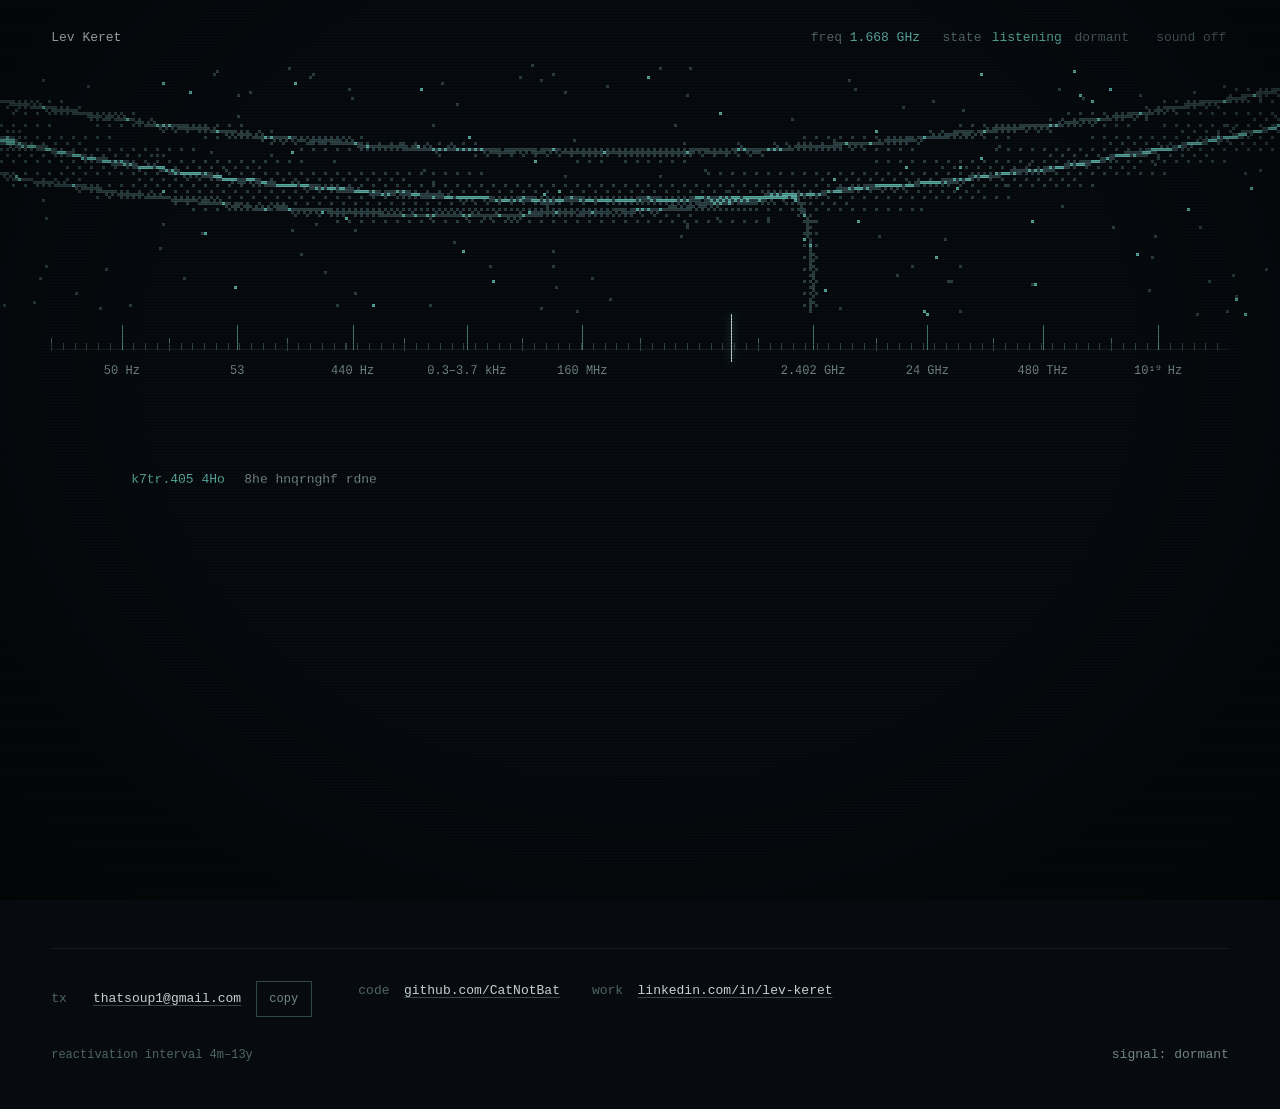
==== commit f52802e0: "Heterodyne tuning; one gesture per station; dormant when you come back; one-line projects; fix tap-t" ====
--- a/index.html
+++ b/index.html
@@ -90,8 +90,7 @@
       <div class="ch-text">
         <p class="st-id"><span>24 GHz</span> occupancy</p>
         <h2 id="room-h" data-decode><a href="https://github.com/CatNotBat/roomsense" rel="noopener noreferrer">roomsense</a></h2>
-        <p>Count the people in a room without a camera, and without tracking anyone's phone. An ESP32 sits in each corner, listening to the room's Bluetooth noise and bouncing 24&nbsp;GHz radar off whoever's in there. It reads the room, not the phones, so it doesn't care when they shuffle their MAC addresses.</p>
-        <p class="figure-line"><strong>93.8%</strong> right in cross-validation, on four $70 boards.</p>
+        <p>Counts the people in a room without a camera, and without tracking anyone's phone.</p>
         <ul class="stack"><li>Python</li><li>ESP32</li><li>mmWave radar</li><li>BLE</li><li>Random Forest</li><li>MQTT</li></ul>
       </div>
       <figure class="sig sig-room">
@@ -129,14 +128,13 @@
         </div>
         <p class="code-err" id="code-err" aria-live="polite"></p>
       </div>
-      <button type="button" class="quiet-btn" id="play" aria-pressed="false">play</button>
     </section>
 
     <section class="station ch" id="harmonium" data-f="1000" data-k="band" data-v="0.3–3.7 kHz" data-name="harmonium" aria-labelledby="harm-h">
       <div class="ch-text">
         <p class="st-id"><span>0.3–3.7 kHz</span> modulated carrier</p>
         <h2 id="harm-h" data-decode><a href="https://github.com/CatNotBat/harmonium" rel="noopener noreferrer">harmonium</a></h2>
-        <p>A secret voice call hidden inside a normal Discord call. Your voice gets squeezed through Codec&nbsp;2, encrypted with WireGuard, then turned into noise by an OFDM modem I wrote. Discord carries the noise and has no idea. The trick is that WireGuard doesn't care what carries its packets, even a voice chat.</p>
+        <p>A secret voice call hidden inside a normal Discord call.</p>
         <ul class="stack"><li>Rust</li><li>DSP</li><li>WireGuard</li><li>Codec 2</li><li>OFDM</li></ul>
       </div>
       <figure class="sig sig-carrier" data-view="noise">
@@ -150,7 +148,6 @@
           <figcaption id="carrier-cap"><span class="when-noise">What Discord hears.</span><span class="when-comb">What the modem hears.</span> <span class="prov">An illustration, not a capture.</span></figcaption>
           <div class="harm-ctl">
             <label class="key"><span>wire</span><input type="range" id="harm-key" min="0" max="100" value="0" aria-label="Decrypt: from what Discord carries to what the other end hears"><span>voice</span></label>
-            <button type="button" class="quiet-btn" id="harm-play" aria-pressed="false" hidden>play</button>
           </div>
         </figure>
     </section>
@@ -159,7 +156,7 @@
       <div class="ch-text">
         <p class="st-id"><span>udp/53</span> query, response</p>
         <h2 id="dns-h" data-decode><a href="https://github.com/CatNotBat/DNS-client" rel="noopener noreferrer">dns resolver</a></h2>
-        <p>A DNS resolver in C with no libraries. Raw UDP sockets, RFC&nbsp;1035 open in the other window, every byte parsed by hand. Next to this, it asks the network for real. The first question was mine: <code>birds.fly</code>. It exists.</p>
+        <p>A DNS resolver in C, every byte parsed by hand. This one asks the network for real.</p>
         <ul class="stack"><li>C</li><li>UDP sockets</li><li>RFC 1035</li></ul>
         <p class="more"><a href="https://github.com/CatNotBat" rel="noopener noreferrer">more on GitHub</a></p>
       </div>
@@ -167,7 +164,6 @@
           <form class="resolve" id="resolve" autocomplete="off" hidden>
             <input id="qname" value="birds.fly" maxlength="253" spellcheck="false" autocapitalize="off" autocorrect="off" aria-label="Domain to resolve">
             <select id="qtype" aria-label="Record type"><option>A</option><option>AAAA</option><option>MX</option><option>TXT</option><option>NS</option></select>
-            <button type="submit" class="quiet-btn">resolve</button>
           </form>
           <div class="hex" tabindex="0" role="group" aria-label="Hex dump of a real DNS query and its answer" aria-live="polite">
 <pre id="hexdump"><span class="dir">asked</span>
@@ -253,7 +249,6 @@
           <div class="mcu-ctl">
             <button type="button" class="quiet-btn" id="mcu-step" hidden>step</button>
             <button type="button" class="quiet-btn" id="mcu-cont" hidden>continue</button>
-            <button type="button" class="quiet-btn" id="mcu-zap">irradiate</button>
             <button type="button" class="quiet-btn" id="mcu-edit" aria-pressed="false">edit</button>
           </div>
         </div>
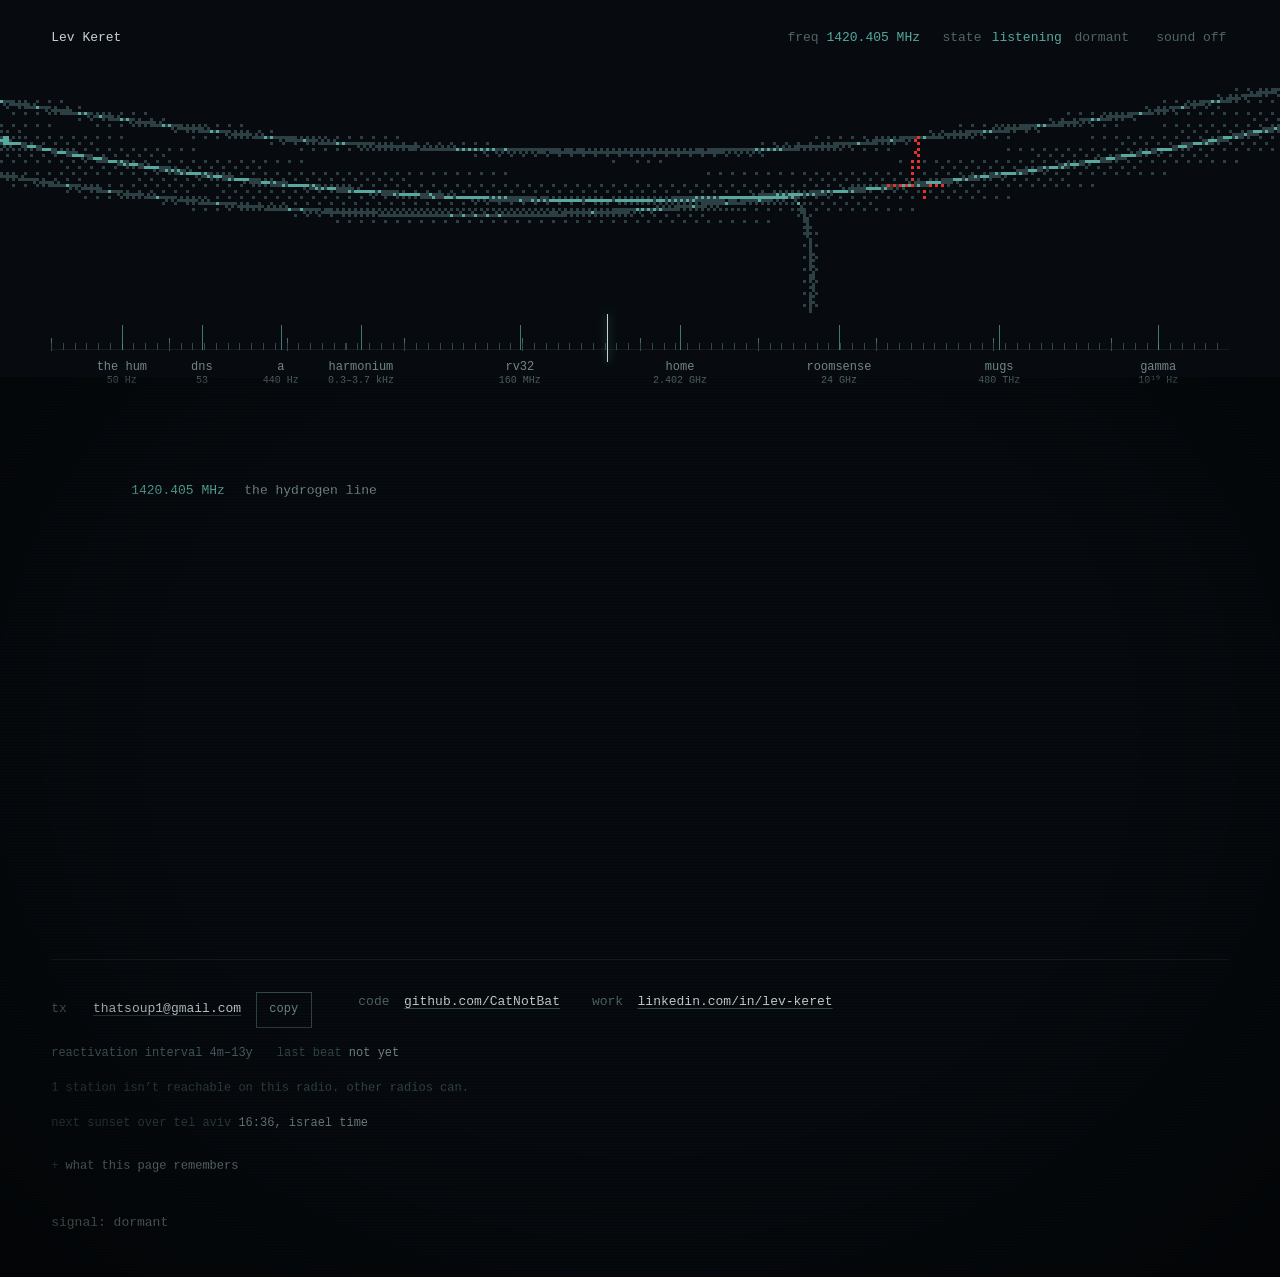
==== commit 962b9acf: "Tune the radio further: names, new stations, a quieter story - names on the dial - hidden stations: " ====
--- a/index.html
+++ b/index.html
@@ -2,8 +2,8 @@
 <html lang="en">
 <head>
 <meta charset="utf-8">
+<meta http-equiv="Content-Security-Policy" content="default-src 'self'; script-src 'self'; style-src 'self' https://fonts.googleapis.com; font-src https://fonts.gstatic.com; img-src 'self' data:; connect-src 'self' https://cloudflare-dns.com; object-src 'none'; base-uri 'self'; form-action 'none'; upgrade-insecure-requests">
 <meta name="viewport" content="width=device-width, initial-scale=1, viewport-fit=cover">
-<meta http-equiv="Content-Security-Policy" content="default-src 'self'; script-src 'self'; style-src 'self' https://fonts.googleapis.com; font-src https://fonts.gstatic.com; img-src 'self' data:; connect-src 'self' https://cloudflare-dns.com; object-src 'none'; base-uri 'self'; form-action 'none'; upgrade-insecure-requests">
 <meta name="referrer" content="strict-origin-when-cross-origin">
 <title>Lev Keret</title>
 <meta name="description" content="Lev Keret's website is a radio. Turn the dial.">
@@ -53,20 +53,20 @@
       </svg>
       <canvas id="wire"></canvas>
     </div>
-    <div class="dial">
+    <div class="dial"><div class="horizon-line" id="horizon-line" aria-hidden="true"></div>
       <div class="scale" id="scale" aria-hidden="true"></div>
       <input type="range" id="dial" min="0" max="1000" step="1" value="500" aria-label="Tune the receiver">
     </div>
     <nav class="presets" aria-label="Stations">
-      <a href="#hum" data-preset="hum">50 Hz</a>
-      <a href="#dns" data-preset="dns">53</a>
-      <a href="#a440" data-preset="a440">440 Hz</a>
-      <a href="#harmonium" data-preset="harmonium">0.3–3.7 kHz</a>
-      <a href="#rv32" data-preset="rv32">160 MHz</a>
-      <a href="#home" data-preset="home">2.402 GHz</a>
-      <a href="#roomsense" data-preset="roomsense">24 GHz</a>
-      <a href="#mugs" data-preset="mugs">480 THz</a>
-      <a href="#gamma" data-preset="gamma">10&#185;&#8313; Hz</a>
+      <a href="#hum" data-preset="hum"><b>the hum</b> <span>50 Hz</span></a>
+      <a href="#dns" data-preset="dns"><b>dns</b> <span>53</span></a>
+      <a href="#a440" data-preset="a440"><b>a</b> <span>440 Hz</span></a>
+      <a href="#harmonium" data-preset="harmonium"><b>harmonium</b> <span>0.3–3.7 kHz</span></a>
+      <a href="#rv32" data-preset="rv32"><b>rv32</b> <span>160 MHz</span></a>
+      <a href="#home" data-preset="home"><b>home</b> <span>2.402 GHz</span></a>
+      <a href="#roomsense" data-preset="roomsense"><b>roomsense</b> <span>24 GHz</span></a>
+      <a href="#mugs" data-preset="mugs"><b>mugs</b> <span>480 THz</span></a>
+      <a href="#gamma" data-preset="gamma"><b>gamma</b> <span>10&#185;&#8313; Hz</span></a>
     </nav>
   </div>
 
@@ -255,6 +255,50 @@
       </div>
     </section>
 
+    <section class="station st-text st-hidden" id="lgm1" data-f="81.5e6" data-k="freq" data-v="81.5 MHz" data-name="lgm-1" data-secret aria-labelledby="lgm-h">
+      <p class="st-id"><span>81.5 MHz</span> cp 1919</p>
+      <h2 id="lgm-h">Little green men.</h2>
+      <p>28 November 1967. A chart recorder in Cambridge drew a pulse every 1.3373 seconds, and for a few weeks nobody could rule out that someone was sending it.</p>
+      <p>It was a neutron star, turning. It still is.</p>
+      <p class="anniv" id="lgm-anniv" hidden></p>
+      <div class="pulsar" aria-hidden="true"><i id="pulsar-dot"></i><canvas id="pulsar-trace"></canvas></div>
+      <p class="prov">a sonification of a measured period, not a recording. sound on to hear it.</p>
+    </section>
+
+    <section class="station st-text st-hidden" id="voyager" data-f="8.4e9" data-k="freq" data-v="8.4 GHz" data-name="voyager 1" data-secret aria-labelledby="vgr-h">
+      <p class="st-id"><span>8.4 GHz</span> voyager 1, downlink</p>
+      <h2 id="vgr-h">One light-day.</h2>
+      <p>On 18 November 2026, around 10:16 UTC, Voyager 1 got far enough that its signal takes a whole day to reach us. <span id="vgr-ago"></span></p>
+      <p>A beat sent from here now would get there <span id="vgr-at">a little over a day from now</span>.</p>
+      <p>The golden record it carries has a human heartbeat on it.</p>
+      <p class="prov">nothing is transmitted from this page. the numbers are approximate.</p>
+    </section>
+
+    <section class="station st-text st-hidden" id="motion" data-f="5.4e14" data-k="light" data-v="555 nm" data-name="persistence" data-secret aria-labelledby="mo-h">
+      <p class="st-id"><span>555 nm</span> where the eye is most sensitive</p>
+      <h2 id="mo-h">Only while it moves.</h2>
+      <p>There is a bird in this static. Any single frame of it is just noise, so a screenshot will not have it.</p>
+      <div class="rdk" aria-hidden="true"><canvas id="rdk"></canvas></div>
+      <p class="sr-only">A beakless bird, wings open, made only of dots that drift together through dots that don't.</p>
+      <p class="prov rdk-still">here, the bird is only visible while it moves. with reduced motion on, this is its outline.</p>
+    </section>
+
+    <section class="station st-text st-hidden" id="afterimage" data-f="4.3e14" data-k="light" data-v="700 nm" data-name="afterimage" data-secret aria-labelledby="ai-h">
+      <p class="st-id"><span>700 nm</span> afterimage</p>
+      <h2 id="ai-h">The only copy.</h2>
+      <p>Look at the small dot for 20 seconds without moving your eyes. Then the bird goes, and you keep looking at the paper.</p>
+      <div class="ai-box"><svg viewBox="0 0 300 200" id="ai-svg" aria-hidden="true"><path class="ai-bird" id="ai-bird" d=""/><circle class="ai-dot" cx="150" cy="104" r="2.2"/></svg><div class="ai-bar"><i id="ai-bar"></i></div></div>
+      <p><button type="button" class="quiet-btn" id="ai-go">start</button> <span class="ai-msg" id="ai-msg" role="status"></span></p>
+      <p class="prov">what you see after is a reddish bird. it's normal, it's in your eye, and it fades in a few seconds. nothing is stored.</p>
+    </section>
+
+    <section class="station st-text st-hidden" id="still" data-f="1e-3" data-k="freq" data-v="1 mHz" data-name="still" data-secret data-needs="reduce" aria-labelledby="still-h">
+      <p class="st-id"><span>1 mHz</span> one cycle every sixteen minutes</p>
+      <h2 id="still-h">A quiet station.</h2>
+      <p>Your radio asked for less motion, so it can hear this one. Most radios can't.</p>
+      <p>Nothing here moves. It's the hum, slowed until it stops.</p>
+    </section>
+
     <section class="station st-text st-hidden" id="hydrogen" data-f="1.420405e9" data-k="freq" data-v="1420.405 MHz" data-name="hydrogen line" data-secret aria-labelledby="h-h">
       <p class="st-id"><span>1420.405 MHz</span> the hydrogen line</p>
       <h2 id="h-h" class="sr-only">the hydrogen line</h2>
@@ -278,7 +322,7 @@
     </section>
 
   </div>
-  <p class="dormant-msg" aria-hidden="true">dormant. it spends most of its life like this.<span>tap to wake it</span></p>
+  <p class="dormant-msg" aria-hidden="true">dormant. it spends most of its life like this.<span>tap to wake it</span><span class="cpr-count" id="cpr-count"></span></p>
   <p class="sr-only" id="announce" aria-live="polite"></p>
 </main>
 
@@ -293,10 +337,24 @@
           <li><span class="k">code</span> <a href="https://github.com/CatNotBat" rel="noopener noreferrer">github.com/CatNotBat</a></li>
           <li><span class="k">work</span> <a href="https://www.linkedin.com/in/lev-keret" rel="noopener noreferrer">linkedin.com/in/lev-keret</a></li>
         </ul>
-  <p class="interval">reactivation interval 4m–13y</p>
+  <p class="interval">reactivation interval 4m–13y<span class="lb">last beat <span id="last-beat">not yet</span></span></p>
+  <p class="reach" id="reach"></p>
+  <p class="sunset">next sunset over tel aviv <span id="sunset-at">…</span></p>
+  <details class="memory" id="memory">
+    <summary>what this page remembers</summary>
+    <ul id="mem-list"></ul>
+    <button type="button" class="quiet-btn" id="forget">forget</button> <span id="forgot" role="status"></span>
+  </details>
   <button type="button" id="signal" class="signal" data-reveal aria-haspopup="dialog">signal: <span id="signal-state">dormant</span></button>
   <!-- handwriting signature goes here once Lev provides a sample -->
 </footer>
+
+<aside class="cpr-card" id="cpr-card" hidden aria-labelledby="cpr-h">
+  <p id="cpr-h" class="cpr-k">you restarted the radio at <span id="cpr-rate"></span> a minute.</p>
+  <p>for a person: call 101 (magen david adom, israel). push hard and fast in the center of the chest, 100 to 120 a minute, and don't stop until help takes over.</p>
+  <p>this is not training. take a course.</p>
+  <button type="button" class="quiet-btn" id="cpr-ok">ok</button>
+</aside>
 
 <dialog id="better-days" aria-labelledby="bd-title">
   <div class="dawn" aria-hidden="true"></div>
@@ -308,8 +366,9 @@
     <p>After the world underwent a nuclear holocaust most animals ceased to exist; the ones that didn't went through changes so drastic you couldn't even call them the same animal. The beakless green feather is an example of that. Its continuation of the green feather species is only by name and a couple of DNA mutations that tell us they are somewhat related, given that there is nothing green or feathered about the beakless. Its body works like a small atomic battery, turning the radiation from its surroundings into usable energy, and feathers would only hurt the efficiency of the process — so would eyes, ears, or any other sensory organs. Even today nobody knows how they communicated or mated; it feels as if they just appeared one day. Estimations are that their lifespan was about 300 years, but nobody knows for sure.</p>
     <p>The beakless's internal functions were a combination of several marvelous mechanics. One of its shticks was covering itself with water molecules placed so that the radiation splits them into hydrogen and peroxide, an order of higher potential energy, and then gathers them inwards — the new molecules small enough to seep through its flesh to the core, where they are mixed with bacteria that return them to their original form while the exothermic reaction feeds the body. Its heart stops itself when the hydrogen runs out, while keeping just enough charge to reactivate once enough has gathered again. This can happen anywhere between 4 minutes and 13 years apart, depending on how radioactive its surroundings are. Just like an electric automobile, it is speculated that it spends most of its lifespan dead.</p>
     <p>Eventually the radiation dropped low enough for things that resembled old life to begin forming. The last beakless green feather stood on the wall of Jerusalem.</p>
-    <p>It couldn't see the green horizon stretching — a biological miracle, a win of life over death — so it started its engine one last time. The lack of radioactivity made it dizzy, and as it fell from the wall, for a second and a half the beakless performed something that had no survival benefit, something it wasn't programmed to do: reminding the world, and itself, that it is a bird. And birds fly.</p>
+    <p class="last"><span class="pre">It couldn't see the green horizon stretching — a biological miracle, a win of life over death — so it started its engine one last time. The lack of radioactivity made it dizzy, and as it fell from the wall, for a second and a half the beakless performed something that had no survival benefit, something it wasn't programmed to do: reminding the world, and itself, that it is a bird. </span><span class="fly">And birds fly.</span></p>
   </article>
+  <p class="sr-only" id="bd-live" aria-live="polite"></p>
   <button type="button" class="close" id="bd-close">go dormant</button>
 </dialog>
 </body>
--- a/css/site.css
+++ b/css/site.css
@@ -470,3 +470,80 @@
 .resolve input:focus-visible, .resolve select:focus-visible { outline: none; border-bottom-color: var(--trace); }
 .resolve .quiet-btn { margin-top: 0; }
 .resolve[aria-busy="true"] .quiet-btn { color: var(--trace); }
+
+/* ================= v4 additions (phase 1–2 + selected lab items) ================= */
+/* names on the dial */
+.presets a b { font-weight: 400; color: inherit; }
+.presets a span { color: var(--ink-mute); }
+.presets a[aria-current="true"] span { color: var(--trace); opacity: .7; }
+@media (min-width: 900px) {
+  .js .presets { height: 2.9rem; }
+  .js .presets a { text-align: center; line-height: 1.25; padding-top: .35rem; }
+  .js .presets a b, .js .presets a span { display: block; }
+  .js .presets a span { font-size: .625rem; }
+  .js .presets a[data-found]::after { position: absolute; top: .55rem; right: -.6rem; margin: 0; }
+}
+
+/* lgm-1 */
+.pulsar { position: relative; height: 4.5rem; max-width: 34em; margin: 1.5rem 0 1rem; border-bottom: 1px solid var(--line); }
+.pulsar canvas { position: absolute; inset: 0; width: 100%; height: 100%; }
+.pulsar i { position: absolute; left: 0; bottom: -4px; width: 7px; height: 7px; background: var(--trace); opacity: .25; }
+.pulsar i.on { opacity: 1; box-shadow: 0 0 10px var(--trace); }
+.st-text > p.prov.prov { font: 400 .75rem/1.5 var(--mono); color: var(--ink-mute); }
+#vgr-ago, #vgr-at { color: var(--trace); font-family: var(--mono); font-size: .85em; }
+
+/* footer: last beat, sunset, memory */
+.interval .lb { display: inline-block; margin-left: 1.5rem; color: var(--ink-faint); }
+.interval .lb span { color: var(--ink-dim); }
+.sunset { margin: 0; color: var(--ink-faint); }
+.sunset span { color: var(--ink-dim); }
+.memory { flex: 1 1 100%; color: var(--ink-mute); }
+.memory summary { cursor: pointer; padding: .5rem 0; min-height: 2.25rem; color: var(--ink-dim); list-style: none; }
+.memory summary::before { content: "+ "; color: var(--ink-faint); }
+.memory[open] summary::before { content: "− "; }
+.memory ul { list-style: none; margin: .25rem 0 .75rem; padding: 0; display: grid; gap: .35rem; max-width: 60ch; }
+.memory li b { font-weight: 400; color: var(--ink-dim); margin-right: .6em; }
+#forgot { color: var(--trace); margin-left: .6rem; }
+
+/* green horizon: once a day, at sunset in tel aviv, for a second and a half */
+.horizon-line { position: absolute; left: 0; right: 0; bottom: calc(1.1rem - 1px); height: 2px; background: #8af09a; opacity: 0; pointer-events: none; z-index: 1; }
+.horizon-line.on { animation: horizon 1.5s ease-in-out 1; }
+@keyframes horizon { 0% { opacity: 0; box-shadow: none; } 30%, 70% { opacity: 1; box-shadow: 0 0 18px 3px rgba(127, 224, 138, .75); } 100% { opacity: 0; box-shadow: none; } }
+
+/* cpr restart */
+.cpr-count { color: var(--trace) !important; min-height: 1.2em; }
+.cpr-card {
+  position: fixed; left: var(--gutter); right: var(--gutter); bottom: max(1.25rem, env(safe-area-inset-bottom)); z-index: 6;
+  max-width: 30rem; padding: 1rem 1.1rem; background: #0b1216; border: 1px solid var(--ink-faint); font-size: .8125rem; color: var(--ink);
+}
+.cpr-card p { margin: 0 0 .6rem; line-height: 1.5; }
+.cpr-card .cpr-k { color: var(--trace); }
+.cpr-card[hidden] { display: none; }
+
+/* the ending */
+#better-days .story .fly { display: inline-block; }
+#better-days.s-fall .story { overflow: hidden; }
+#better-days.s-fall .close { visibility: hidden; }
+#better-days.s-cut .dawn, #better-days.s-cut .story, #better-days.s-cut #ecg { opacity: 0 !important; transition: none !important; visibility: hidden; }
+#better-days.s-cut .bd-state { color: var(--ink-mute); }
+#better-days.s-cut #bd-state { color: var(--ink-dim); }
+#better-days.s-cut .close { visibility: visible; }
+
+
+/* ---- volume 3 ---- */
+.rdk { max-width: 300px; margin: 1.5rem 0 1rem; border: 1px solid var(--line); }
+.rdk canvas { display: block; width: 100%; aspect-ratio: 3 / 2; image-rendering: pixelated; image-rendering: crisp-edges; }
+.rdk-still { display: none; }
+.rm .rdk-still { display: block; }
+.ai-box { position: relative; z-index: 51; max-width: 300px; margin: 1.5rem 0 .75rem; background: #f6eee4; }
+.ai-box svg { display: block; width: 100%; }
+.ai-bird { fill: #00a58e; }
+.ai-dot { fill: #1d1410; }
+.ai-bar { height: 2px; background: #e6dccd; }
+.ai-bar i { display: block; height: 100%; width: 0; background: #1d1410; transition: width .25s linear; }
+.ai-msg { color: var(--trace); font: .75rem var(--mono); margin-left: .6rem; }
+.reach { margin: 0; color: var(--ink-faint); flex: 1 1 100%; }
+.anniv { color: var(--soul) !important; font-family: var(--mono) !important; font-size: .8125rem !important; }
+.anniv-on #pulsar-trace { filter: hue-rotate(155deg) saturate(2.2); }
+.anniv-on .pulsar i { background: var(--soul); box-shadow: 0 0 10px var(--soul); }
+dialog#better-days canvas.flock { position: fixed; inset: 0; width: 100vw; height: 100vh; pointer-events: none; z-index: 4; }
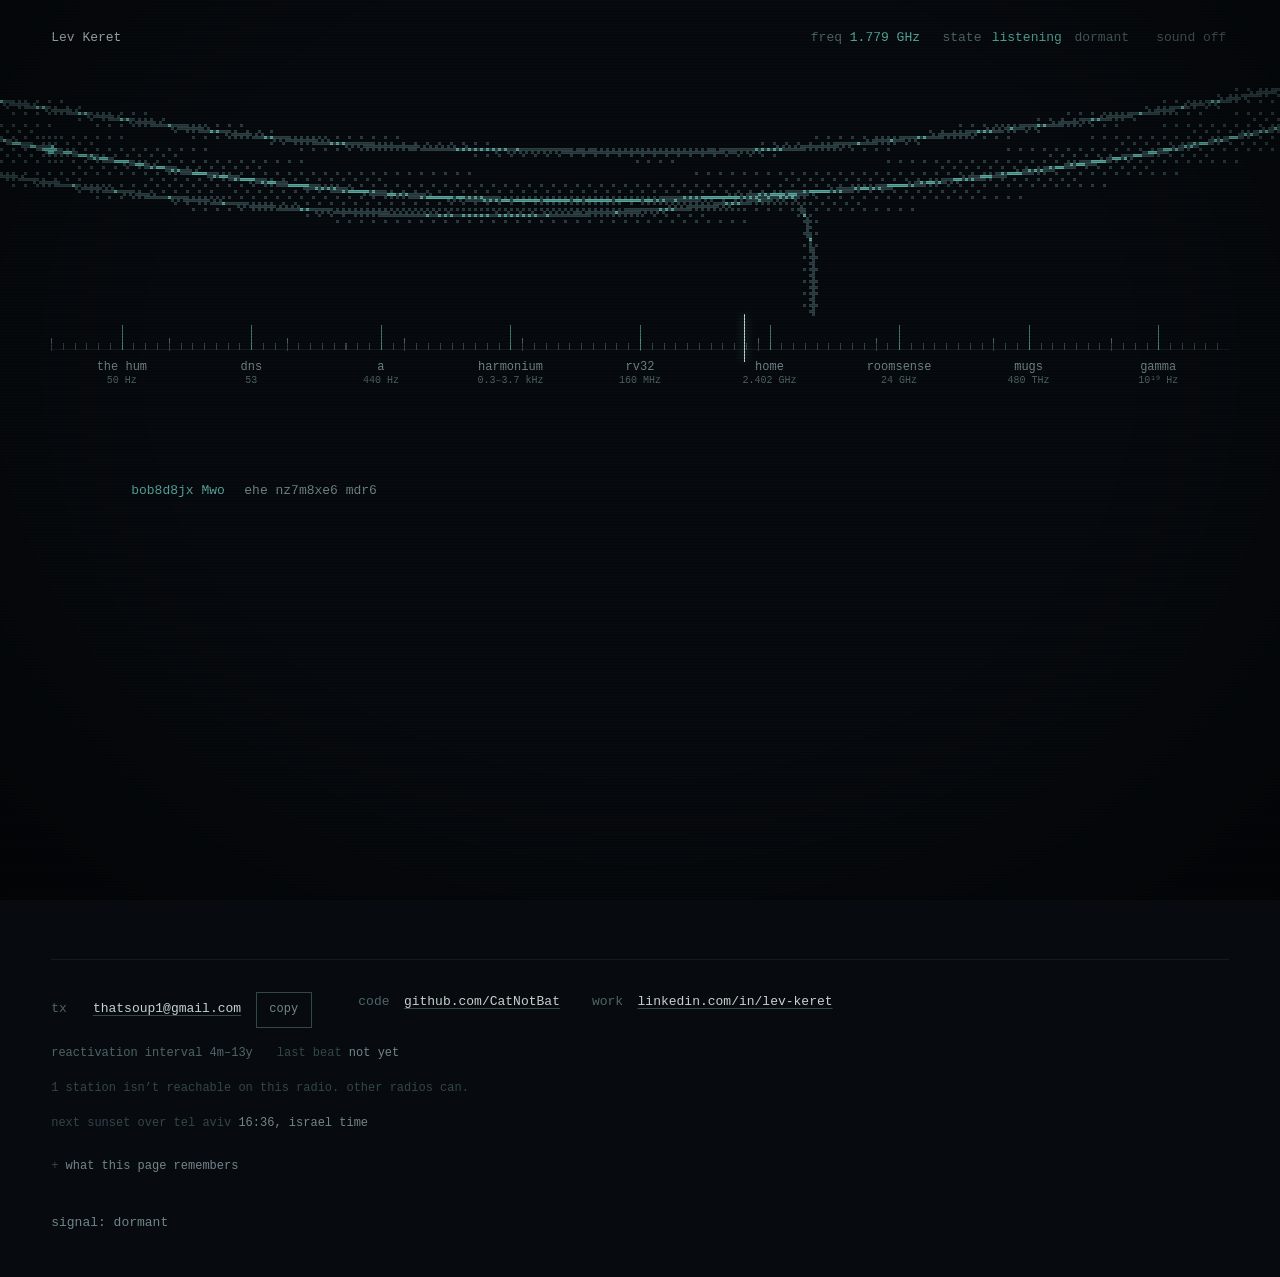
==== commit dafdddb4: "Let the projects drive the radio - dns: the real query rides the middle wire as bits, left to right;" ====
--- a/index.html
+++ b/index.html
@@ -113,6 +113,7 @@
           </svg>
           <figcaption id="room-cap">Schematic. Four nodes. One can't tell whether you're inside. Four can.</figcaption>
         </figure>
+        <p class="colonies" id="colonies" aria-live="off"></p>
     </section>
 
     <section class="station st-text st-music" id="a440" data-f="440" data-k="pitch" data-v="A4" data-name="a" aria-labelledby="a-h">
--- a/css/site.css
+++ b/css/site.css
@@ -546,4 +546,9 @@
 .anniv { color: var(--soul) !important; font-family: var(--mono) !important; font-size: .8125rem !important; }
 .anniv-on #pulsar-trace { filter: hue-rotate(155deg) saturate(2.2); }
 .anniv-on .pulsar i { background: var(--soul); box-shadow: 0 0 10px var(--soul); }
-dialog#better-days canvas.flock { position: fixed; inset: 0; width: 100vw; height: 100vh; pointer-events: none; z-index: 4; }
+
+/* the dormant day: everything sleeps except the way to reach Lev */
+body.deep .foot { opacity: .85 !important; }
+/* phones: the dial shows names; the readout above it already shows the frequency */
+@media (max-width: 899px) { .presets a span { display: none; } .js .presets { gap: .1rem 1rem; } }
+.colonies { font: .75rem/1.5 var(--mono); color: var(--ink-mute); max-width: 44ch; margin-top: .75rem; }
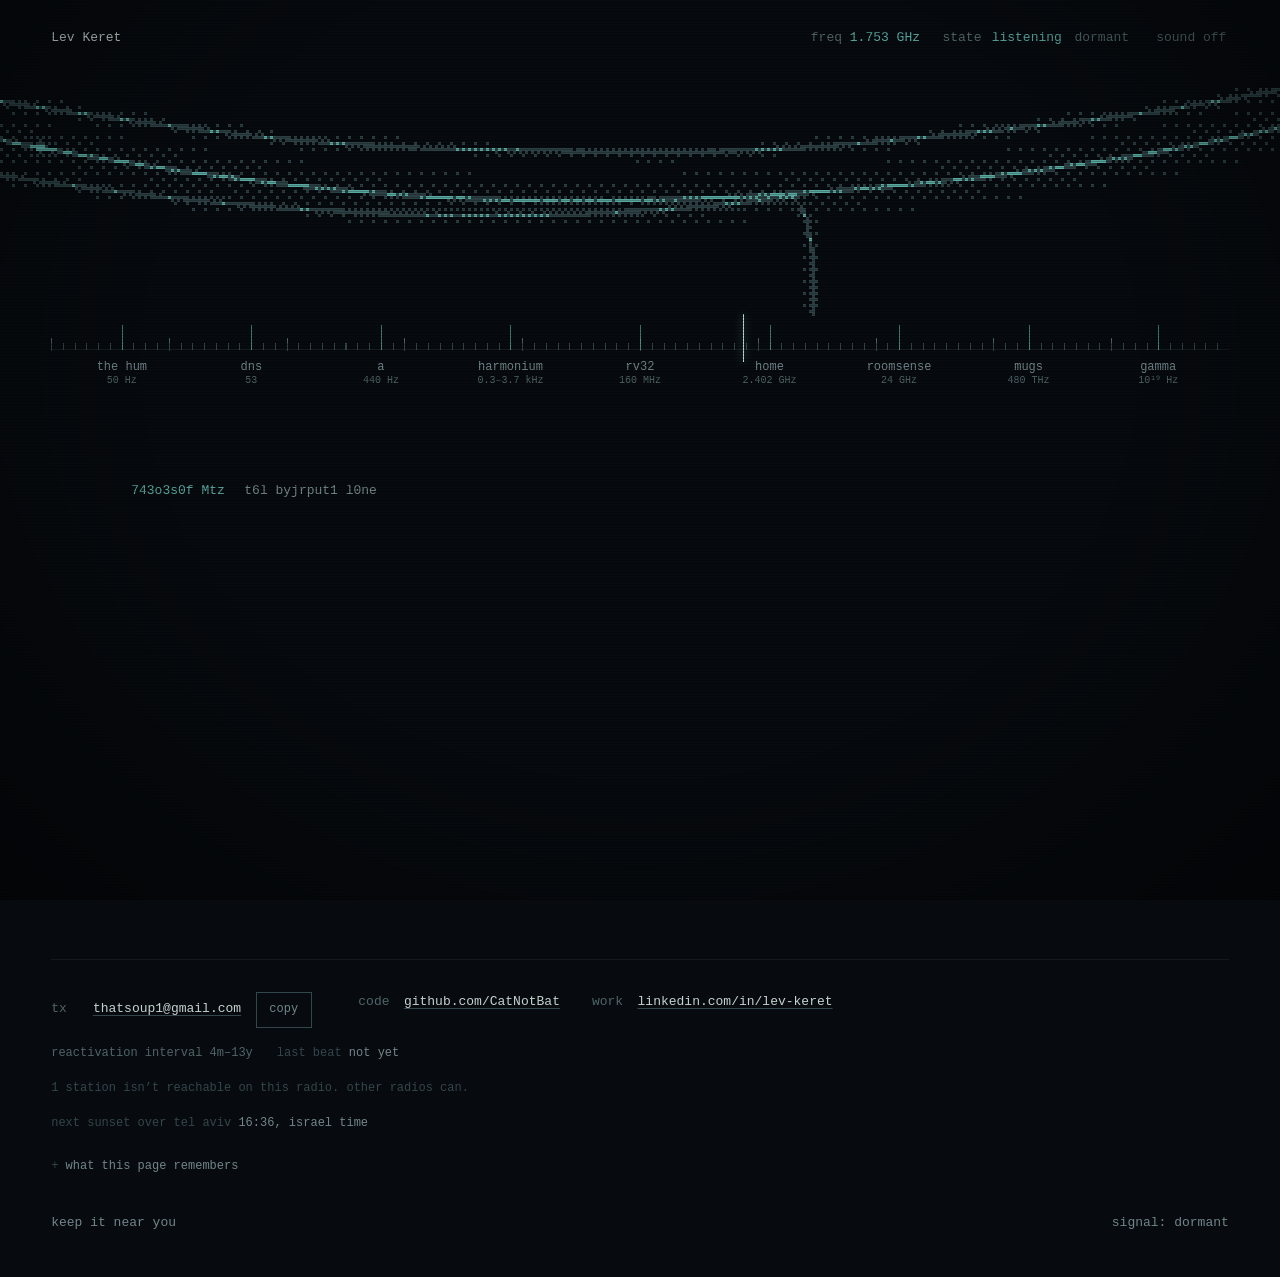
==== commit 6cfa740d: "Keep it near you: a small always-on-top window, where browsers allow it Document Picture-in-Picture " ====
--- a/index.html
+++ b/index.html
@@ -346,6 +346,7 @@
     <ul id="mem-list"></ul>
     <button type="button" class="quiet-btn" id="forget">forget</button> <span id="forgot" role="status"></span>
   </details>
+  <button type="button" id="near" class="signal" hidden>keep it near you</button>
   <button type="button" id="signal" class="signal" data-reveal aria-haspopup="dialog">signal: <span id="signal-state">dormant</span></button>
   <!-- handwriting signature goes here once Lev provides a sample -->
 </footer>
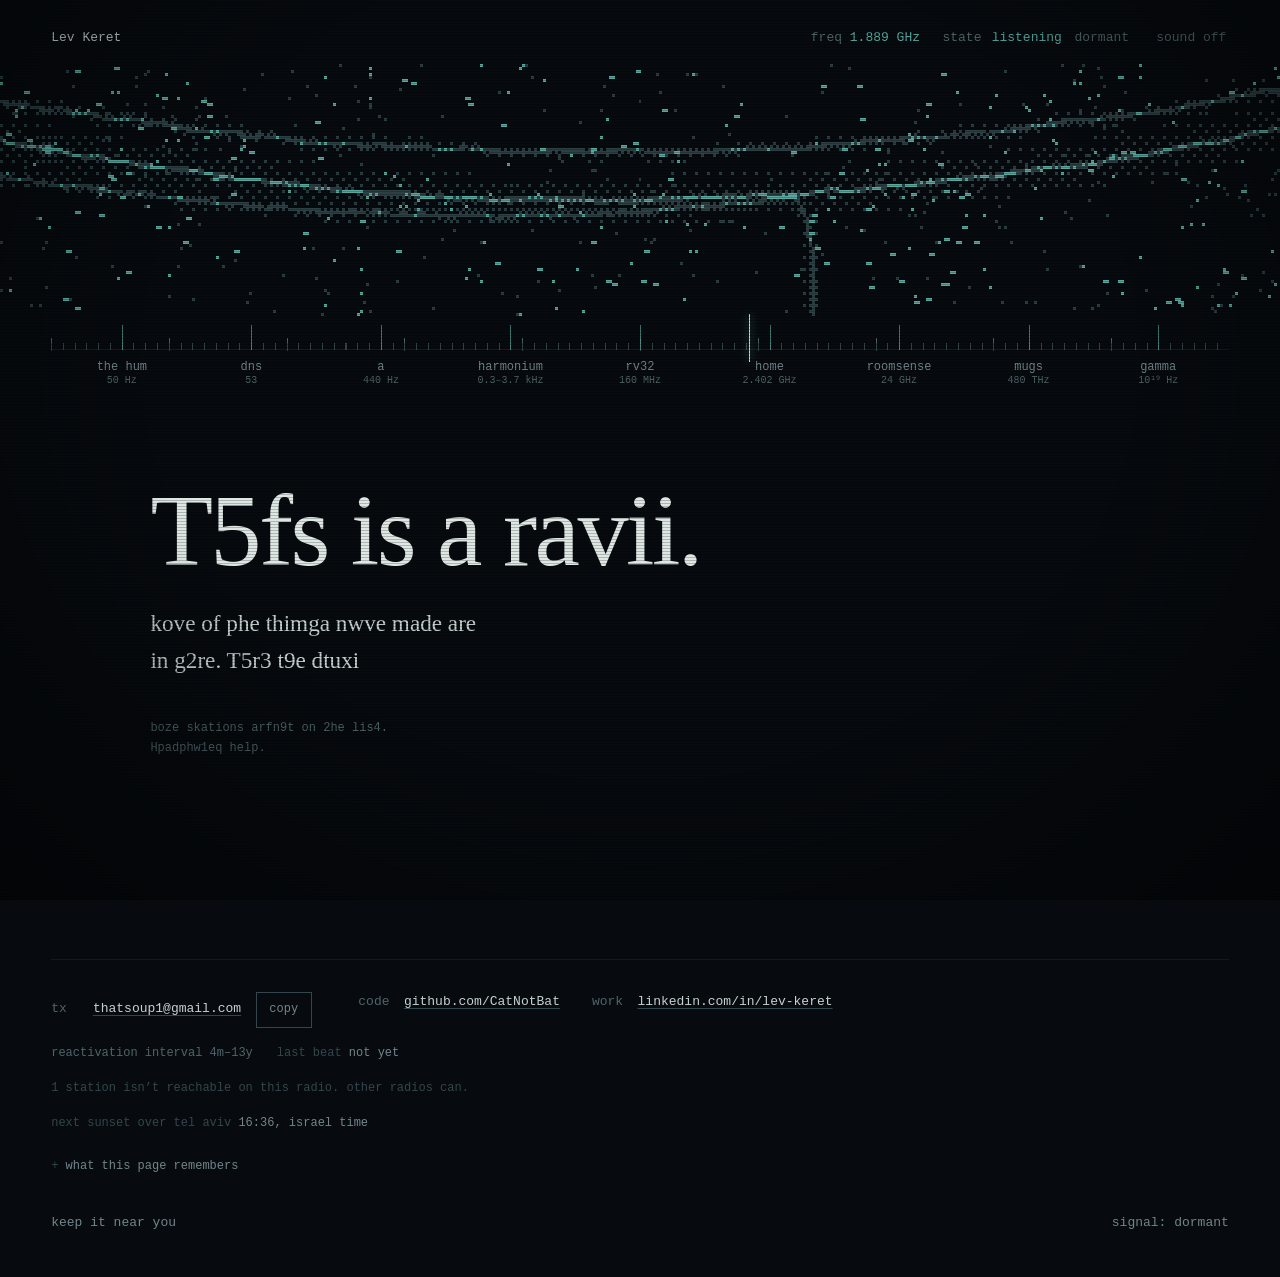
==== commit 251ccbea: "Security: talk to no one by default - self-host Fraunces and IBM Plex Mono (SIL OFL, licences in fon" ====
--- a/index.html
+++ b/index.html
@@ -2,7 +2,7 @@
 <html lang="en">
 <head>
 <meta charset="utf-8">
-<meta http-equiv="Content-Security-Policy" content="default-src 'self'; script-src 'self'; style-src 'self' https://fonts.googleapis.com; font-src https://fonts.gstatic.com; img-src 'self' data:; connect-src 'self' https://cloudflare-dns.com; object-src 'none'; base-uri 'self'; form-action 'none'; upgrade-insecure-requests">
+<meta http-equiv="Content-Security-Policy" content="default-src 'self'; script-src 'self'; style-src 'self'; font-src 'self'; img-src 'self' data:; connect-src 'self' https://cloudflare-dns.com; object-src 'none'; base-uri 'self'; form-action 'none'; upgrade-insecure-requests">
 <meta name="viewport" content="width=device-width, initial-scale=1, viewport-fit=cover">
 <meta name="referrer" content="strict-origin-when-cross-origin">
 <title>Lev Keret</title>
@@ -15,9 +15,7 @@
 <meta property="og:image" content="https://catnotbat.github.io/og.png">
 <meta name="twitter:card" content="summary_large_image">
 <link rel="icon" href="favicon.svg" type="image/svg+xml">
-<link rel="preconnect" href="https://fonts.googleapis.com">
-<link rel="preconnect" href="https://fonts.gstatic.com" crossorigin>
-<link rel="stylesheet" href="https://fonts.googleapis.com/css2?family=Fraunces:ital,opsz,wght,SOFT,WONK@0,9..144,300..640,0..100,0..1;1,9..144,300..640,0..100,0..1&amp;family=IBM+Plex+Mono:wght@400;500&amp;display=swap">
+<link rel="stylesheet" href="css/fonts.css">
 <link rel="stylesheet" href="css/site.css">
 <script type="module" src="js/main.js"></script>
 </head>
--- a/css/fonts.css
+++ b/css/fonts.css
@@ -0,0 +1,21 @@
+/* self-hosted, so nothing here phones home. SIL Open Font License: see /fonts */
+@font-face {
+  font-family: "Fraunces"; font-style: normal; font-display: swap; font-weight: 100 900;
+  src: url("../fonts/fraunces-latin-full-normal.woff2") format("woff2-variations");
+  unicode-range: U+0102-0103,U+0110-0111,U+0128-0129,U+0168-0169,U+01A0-01A1,U+01AF-01B0,U+0300-0301,U+0303-0304,U+0308-0309,U+0323,U+0329,U+1EA0-1EF9,U+20AB;
+}
+@font-face {
+  font-family: "Fraunces"; font-style: italic; font-display: swap; font-weight: 100 900;
+  src: url("../fonts/fraunces-latin-full-italic.woff2") format("woff2-variations");
+  unicode-range: U+0102-0103,U+0110-0111,U+0128-0129,U+0168-0169,U+01A0-01A1,U+01AF-01B0,U+0300-0301,U+0303-0304,U+0308-0309,U+0323,U+0329,U+1EA0-1EF9,U+20AB;
+}
+@font-face {
+  font-family: "IBM Plex Mono"; font-style: normal; font-display: swap; font-weight: 400;
+  src: url("../fonts/ibm-plex-mono-latin-400-normal.woff2") format("woff2");
+  unicode-range: U+0102-0103,U+0110-0111,U+0128-0129,U+0168-0169,U+01A0-01A1,U+01AF-01B0,U+0300-0301,U+0303-0304,U+0308-0309,U+0323,U+0329,U+1EA0-1EF9,U+20AB;
+}
+@font-face {
+  font-family: "IBM Plex Mono"; font-style: normal; font-display: swap; font-weight: 500;
+  src: url("../fonts/ibm-plex-mono-latin-500-normal.woff2") format("woff2");
+  unicode-range: U+0102-0103,U+0110-0111,U+0128-0129,U+0168-0169,U+01A0-01A1,U+01AF-01B0,U+0300-0301,U+0303-0304,U+0308-0309,U+0323,U+0329,U+1EA0-1EF9,U+20AB;
+}
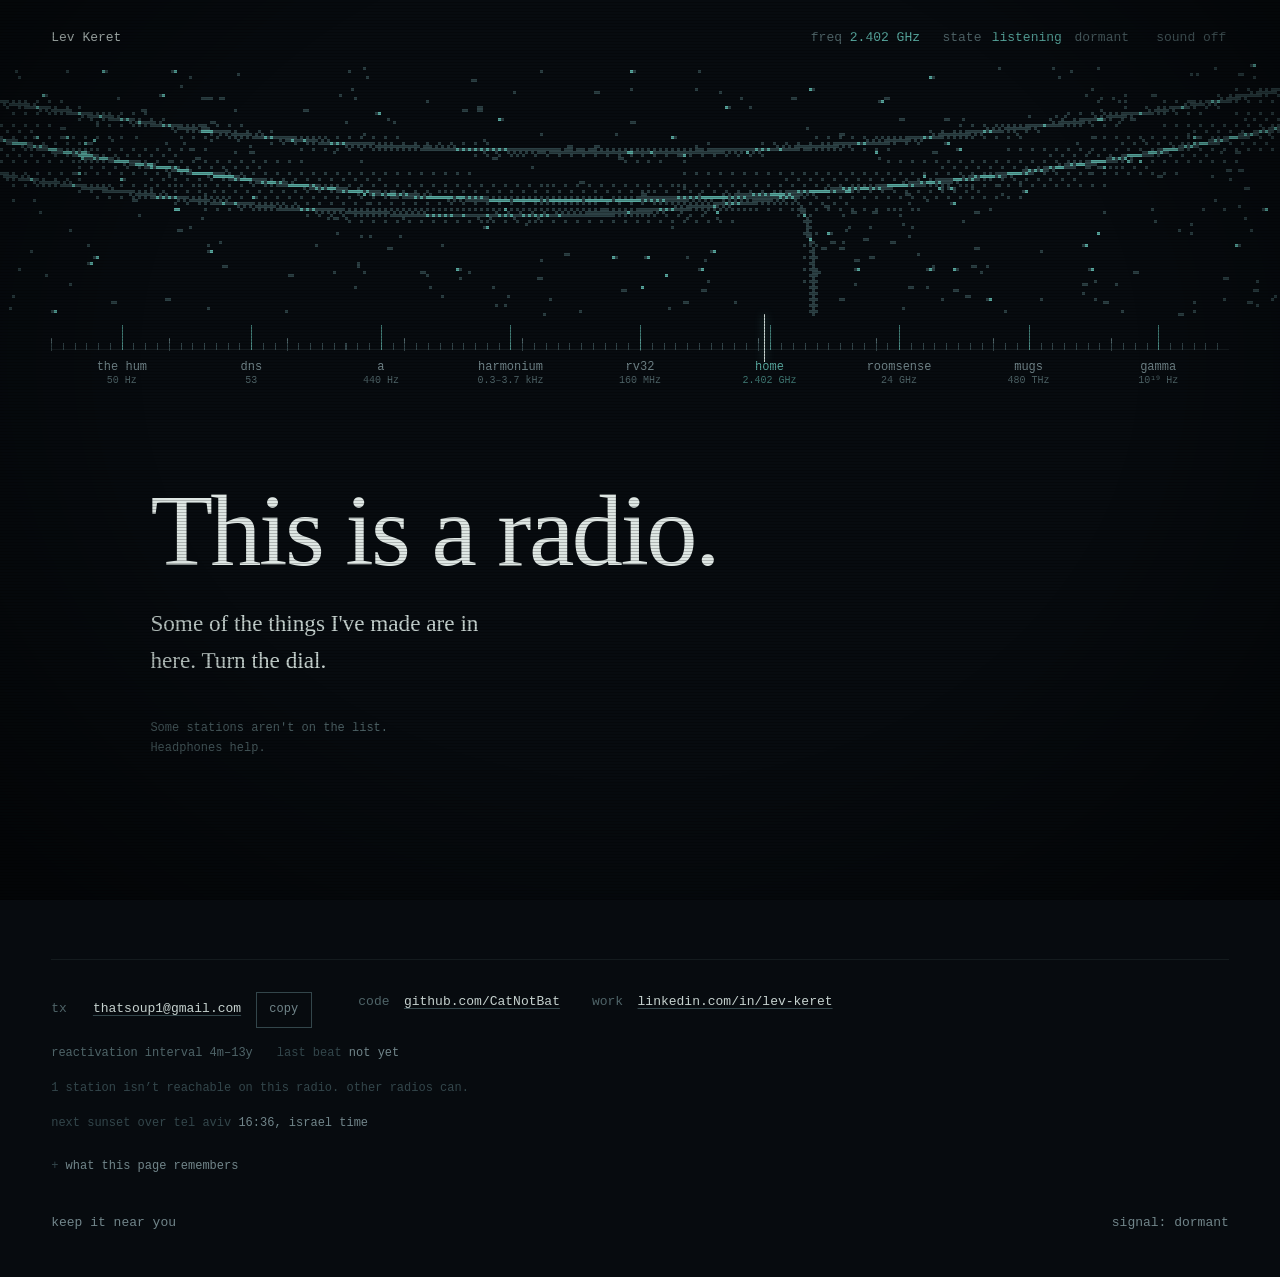
==== commit 53a26439: "Lab v2 on v4: Risset heart while dormant, missing-fundamental hum, compute pressure, close-race guar" ====
--- a/index.html
+++ b/index.html
@@ -82,6 +82,7 @@
       <h2 id="hum-h" data-decode>Hi, I'm Lev.</h2>
       <p>I live in Tel Aviv, where the wall hums at 50&nbsp;Hz.</p>
       <p>I like making stuff.</p>
+      <button type="button" class="quiet-btn hum-out" id="hum-out" aria-pressed="false" hidden>headphones</button>
     </section>
 
     <section class="station ch" id="roomsense" data-f="24e9" data-k="radar" data-v="24 GHz" data-name="roomsense" aria-labelledby="room-h">
@@ -338,6 +339,7 @@
         </ul>
   <p class="interval">reactivation interval 4m–13y<span class="lb">last beat <span id="last-beat">not yet</span></span></p>
   <p class="reach" id="reach"></p>
+  <p class="warm" id="warm" hidden>you're running warm. i'll be quiet.</p>
   <p class="sunset">next sunset over tel aviv <span id="sunset-at">…</span></p>
   <details class="memory" id="memory">
     <summary>what this page remembers</summary>
--- a/css/site.css
+++ b/css/site.css
@@ -552,3 +552,7 @@
 /* phones: the dial shows names; the readout above it already shows the frequency */
 @media (max-width: 899px) { .presets a span { display: none; } .js .presets { gap: .1rem 1rem; } }
 .colonies { font: .75rem/1.5 var(--mono); color: var(--ink-mute); max-width: 44ch; margin-top: .75rem; }
+
+/* lab v2: P4, O5 */
+.hum-out { margin-top: 1.5rem; }
+.warm { margin: 0; color: var(--ink-mute); flex: 1 1 100%; }
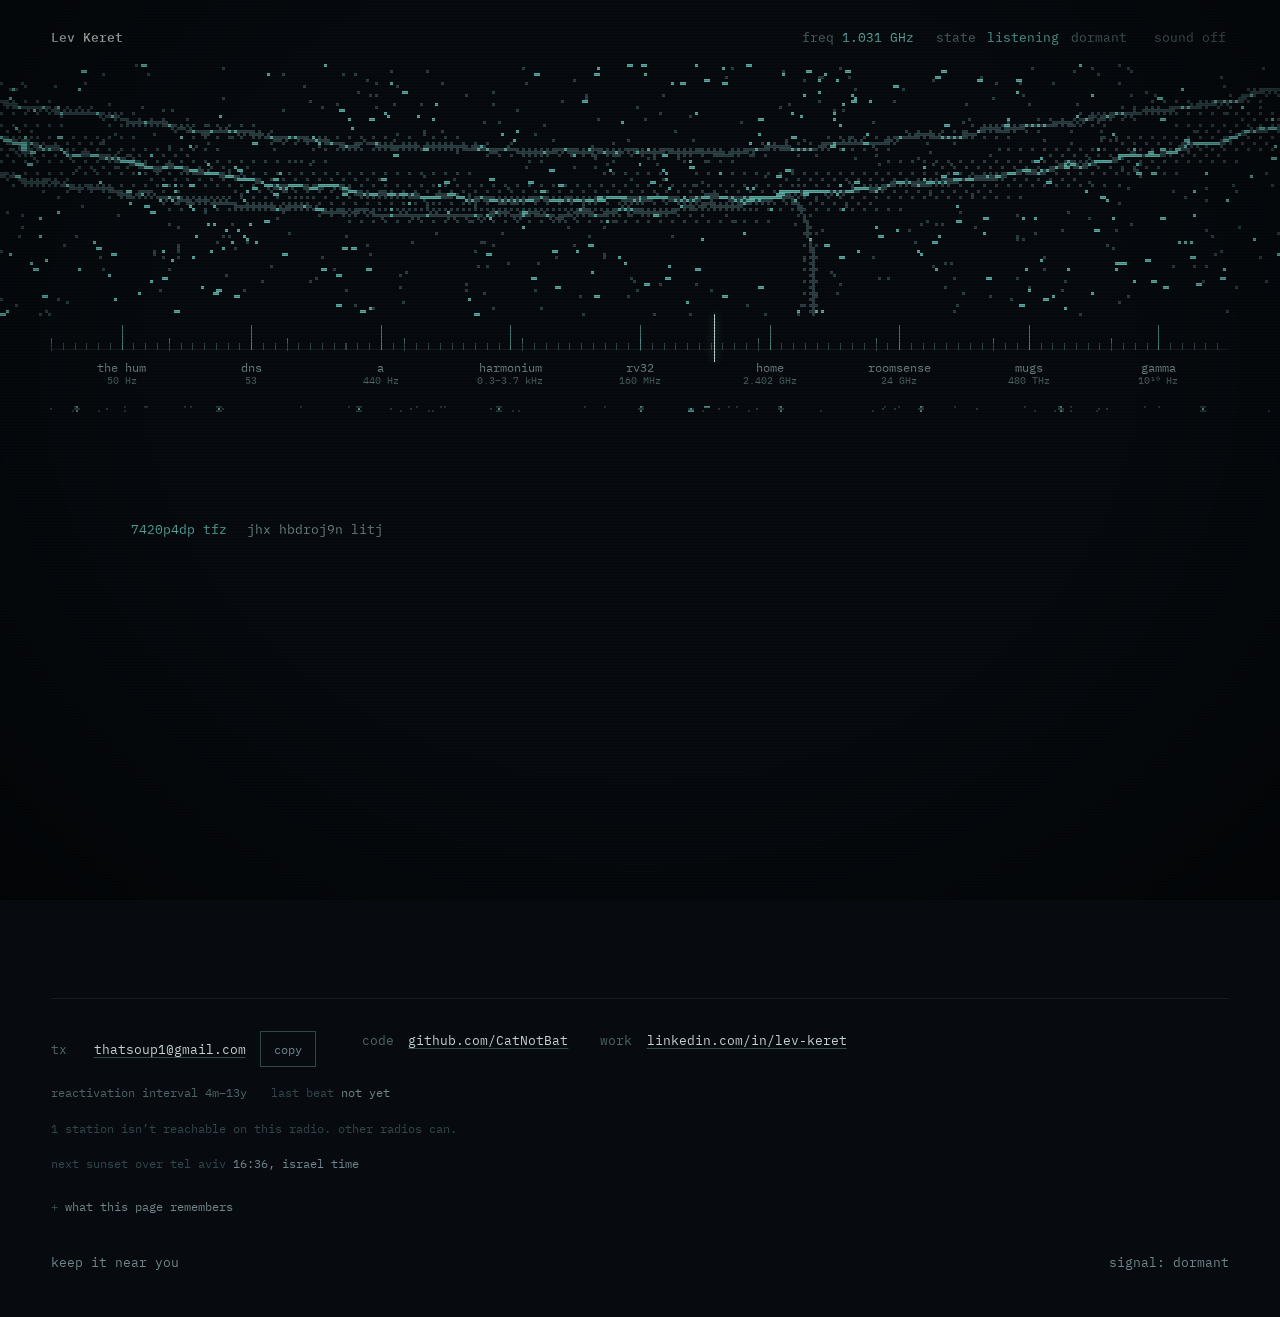
==== commit 06e1e06d: "Fewer borrowed things: drop the CP 1919, Voyager and afterimage stations Co-Authored-By: Claude Opus" ====
--- a/index.html
+++ b/index.html
@@ -255,25 +255,6 @@
       </div>
     </section>
 
-    <section class="station st-text st-hidden" id="lgm1" data-f="81.5e6" data-k="freq" data-v="81.5 MHz" data-name="lgm-1" data-secret aria-labelledby="lgm-h">
-      <p class="st-id"><span>81.5 MHz</span> cp 1919</p>
-      <h2 id="lgm-h">Little green men.</h2>
-      <p>28 November 1967. A chart recorder in Cambridge drew a pulse every 1.3373 seconds, and for a few weeks nobody could rule out that someone was sending it.</p>
-      <p>It was a neutron star, turning. It still is.</p>
-      <p class="anniv" id="lgm-anniv" hidden></p>
-      <div class="pulsar" aria-hidden="true"><i id="pulsar-dot"></i><canvas id="pulsar-trace"></canvas></div>
-      <p class="prov">a sonification of a measured period, not a recording. sound on to hear it.</p>
-    </section>
-
-    <section class="station st-text st-hidden" id="voyager" data-f="8.4e9" data-k="freq" data-v="8.4 GHz" data-name="voyager 1" data-secret aria-labelledby="vgr-h">
-      <p class="st-id"><span>8.4 GHz</span> voyager 1, downlink</p>
-      <h2 id="vgr-h">One light-day.</h2>
-      <p>On 18 November 2026, around 10:16 UTC, Voyager 1 got far enough that its signal takes a whole day to reach us. <span id="vgr-ago"></span></p>
-      <p>A beat sent from here now would get there <span id="vgr-at">a little over a day from now</span>.</p>
-      <p>The golden record it carries has a human heartbeat on it.</p>
-      <p class="prov">nothing is transmitted from this page. the numbers are approximate.</p>
-    </section>
-
     <section class="station st-text st-hidden" id="motion" data-f="5.4e14" data-k="light" data-v="555 nm" data-name="persistence" data-secret aria-labelledby="mo-h">
       <p class="st-id"><span>555 nm</span> where the eye is most sensitive</p>
       <h2 id="mo-h">Only while it moves.</h2>
@@ -281,15 +262,6 @@
       <div class="rdk" aria-hidden="true"><canvas id="rdk"></canvas></div>
       <p class="sr-only">A beakless bird, wings open, made only of dots that drift together through dots that don't.</p>
       <p class="prov rdk-still">here, the bird is only visible while it moves. with reduced motion on, this is its outline.</p>
-    </section>
-
-    <section class="station st-text st-hidden" id="afterimage" data-f="4.3e14" data-k="light" data-v="700 nm" data-name="afterimage" data-secret aria-labelledby="ai-h">
-      <p class="st-id"><span>700 nm</span> afterimage</p>
-      <h2 id="ai-h">The only copy.</h2>
-      <p>Look at the small dot for 20 seconds without moving your eyes. Then the bird goes, and you keep looking at the paper.</p>
-      <div class="ai-box"><svg viewBox="0 0 300 200" id="ai-svg" aria-hidden="true"><path class="ai-bird" id="ai-bird" d=""/><circle class="ai-dot" cx="150" cy="104" r="2.2"/></svg><div class="ai-bar"><i id="ai-bar"></i></div></div>
-      <p><button type="button" class="quiet-btn" id="ai-go">start</button> <span class="ai-msg" id="ai-msg" role="status"></span></p>
-      <p class="prov">what you see after is a reddish bird. it's normal, it's in your eye, and it fades in a few seconds. nothing is stored.</p>
     </section>
 
     <section class="station st-text st-hidden" id="still" data-f="1e-3" data-k="freq" data-v="1 mHz" data-name="still" data-secret data-needs="reduce" aria-labelledby="still-h">
--- a/css/fonts.css
+++ b/css/fonts.css
@@ -2,20 +2,16 @@
 @font-face {
   font-family: "Fraunces"; font-style: normal; font-display: swap; font-weight: 100 900;
   src: url("../fonts/fraunces-latin-full-normal.woff2") format("woff2-variations");
-  unicode-range: U+0102-0103,U+0110-0111,U+0128-0129,U+0168-0169,U+01A0-01A1,U+01AF-01B0,U+0300-0301,U+0303-0304,U+0308-0309,U+0323,U+0329,U+1EA0-1EF9,U+20AB;
 }
 @font-face {
   font-family: "Fraunces"; font-style: italic; font-display: swap; font-weight: 100 900;
   src: url("../fonts/fraunces-latin-full-italic.woff2") format("woff2-variations");
-  unicode-range: U+0102-0103,U+0110-0111,U+0128-0129,U+0168-0169,U+01A0-01A1,U+01AF-01B0,U+0300-0301,U+0303-0304,U+0308-0309,U+0323,U+0329,U+1EA0-1EF9,U+20AB;
 }
 @font-face {
   font-family: "IBM Plex Mono"; font-style: normal; font-display: swap; font-weight: 400;
   src: url("../fonts/ibm-plex-mono-latin-400-normal.woff2") format("woff2");
-  unicode-range: U+0102-0103,U+0110-0111,U+0128-0129,U+0168-0169,U+01A0-01A1,U+01AF-01B0,U+0300-0301,U+0303-0304,U+0308-0309,U+0323,U+0329,U+1EA0-1EF9,U+20AB;
 }
 @font-face {
   font-family: "IBM Plex Mono"; font-style: normal; font-display: swap; font-weight: 500;
   src: url("../fonts/ibm-plex-mono-latin-500-normal.woff2") format("woff2");
-  unicode-range: U+0102-0103,U+0110-0111,U+0128-0129,U+0168-0169,U+01A0-01A1,U+01AF-01B0,U+0300-0301,U+0303-0304,U+0308-0309,U+0323,U+0329,U+1EA0-1EF9,U+20AB;
 }
--- a/css/site.css
+++ b/css/site.css
@@ -484,13 +484,7 @@
   .js .presets a[data-found]::after { position: absolute; top: .55rem; right: -.6rem; margin: 0; }
 }
 
-/* lgm-1 */
-.pulsar { position: relative; height: 4.5rem; max-width: 34em; margin: 1.5rem 0 1rem; border-bottom: 1px solid var(--line); }
-.pulsar canvas { position: absolute; inset: 0; width: 100%; height: 100%; }
-.pulsar i { position: absolute; left: 0; bottom: -4px; width: 7px; height: 7px; background: var(--trace); opacity: .25; }
-.pulsar i.on { opacity: 1; box-shadow: 0 0 10px var(--trace); }
 .st-text > p.prov.prov { font: 400 .75rem/1.5 var(--mono); color: var(--ink-mute); }
-#vgr-ago, #vgr-at { color: var(--trace); font-family: var(--mono); font-size: .85em; }
 
 /* footer: last beat, sunset, memory */
 .interval .lb { display: inline-block; margin-left: 1.5rem; color: var(--ink-faint); }
@@ -535,17 +529,7 @@
 .rdk canvas { display: block; width: 100%; aspect-ratio: 3 / 2; image-rendering: pixelated; image-rendering: crisp-edges; }
 .rdk-still { display: none; }
 .rm .rdk-still { display: block; }
-.ai-box { position: relative; z-index: 51; max-width: 300px; margin: 1.5rem 0 .75rem; background: #f6eee4; }
-.ai-box svg { display: block; width: 100%; }
-.ai-bird { fill: #00a58e; }
-.ai-dot { fill: #1d1410; }
-.ai-bar { height: 2px; background: #e6dccd; }
-.ai-bar i { display: block; height: 100%; width: 0; background: #1d1410; transition: width .25s linear; }
-.ai-msg { color: var(--trace); font: .75rem var(--mono); margin-left: .6rem; }
 .reach { margin: 0; color: var(--ink-faint); flex: 1 1 100%; }
-.anniv { color: var(--soul) !important; font-family: var(--mono) !important; font-size: .8125rem !important; }
-.anniv-on #pulsar-trace { filter: hue-rotate(155deg) saturate(2.2); }
-.anniv-on .pulsar i { background: var(--soul); box-shadow: 0 0 10px var(--soul); }
 
 /* the dormant day: everything sleeps except the way to reach Lev */
 body.deep .foot { opacity: .85 !important; }
@@ -556,3 +540,19 @@
 /* lab v2: P4, O5 */
 .hum-out { margin-top: 1.5rem; }
 .warm { margin: 0; color: var(--ink-mute); flex: 1 1 100%; }
+
+/* ---------- lab v3 ---------- */
+/* V3a: detuning type. Off-station, the serif loses its shape: softer, heavier, a teal ghost beside it. */
+.display { --detune: 0; }
+.display .station h1 { --opsz: 144; --w0: 340; }
+.display .station h1, .display .station h2 {
+  font-weight: calc(var(--w0, 360) + var(--detune) * 280);
+  font-variation-settings: "opsz" calc(var(--opsz, 96) - var(--detune) * 70), "SOFT" calc(30 + var(--detune) * 70), "WONK" 1;
+  text-shadow: calc(var(--detune) * .09em) 0 0 rgb(88 168 159 / calc(var(--detune) * .5));
+}
+/* V3b */
+.waterfall { display: block; width: calc(100% + var(--gutter) * 2); margin: .35rem calc(var(--gutter) * -1) 0; transition: opacity .6s; height: 34px; image-rendering: pixelated; image-rendering: crisp-edges; opacity: .8; }
+/* V3c */
+#tune-v { transition: opacity .06s linear; }
+#tune-v.cw-on { opacity: .3; }
+body[data-state="dormant"] .waterfall { opacity: 0; }
